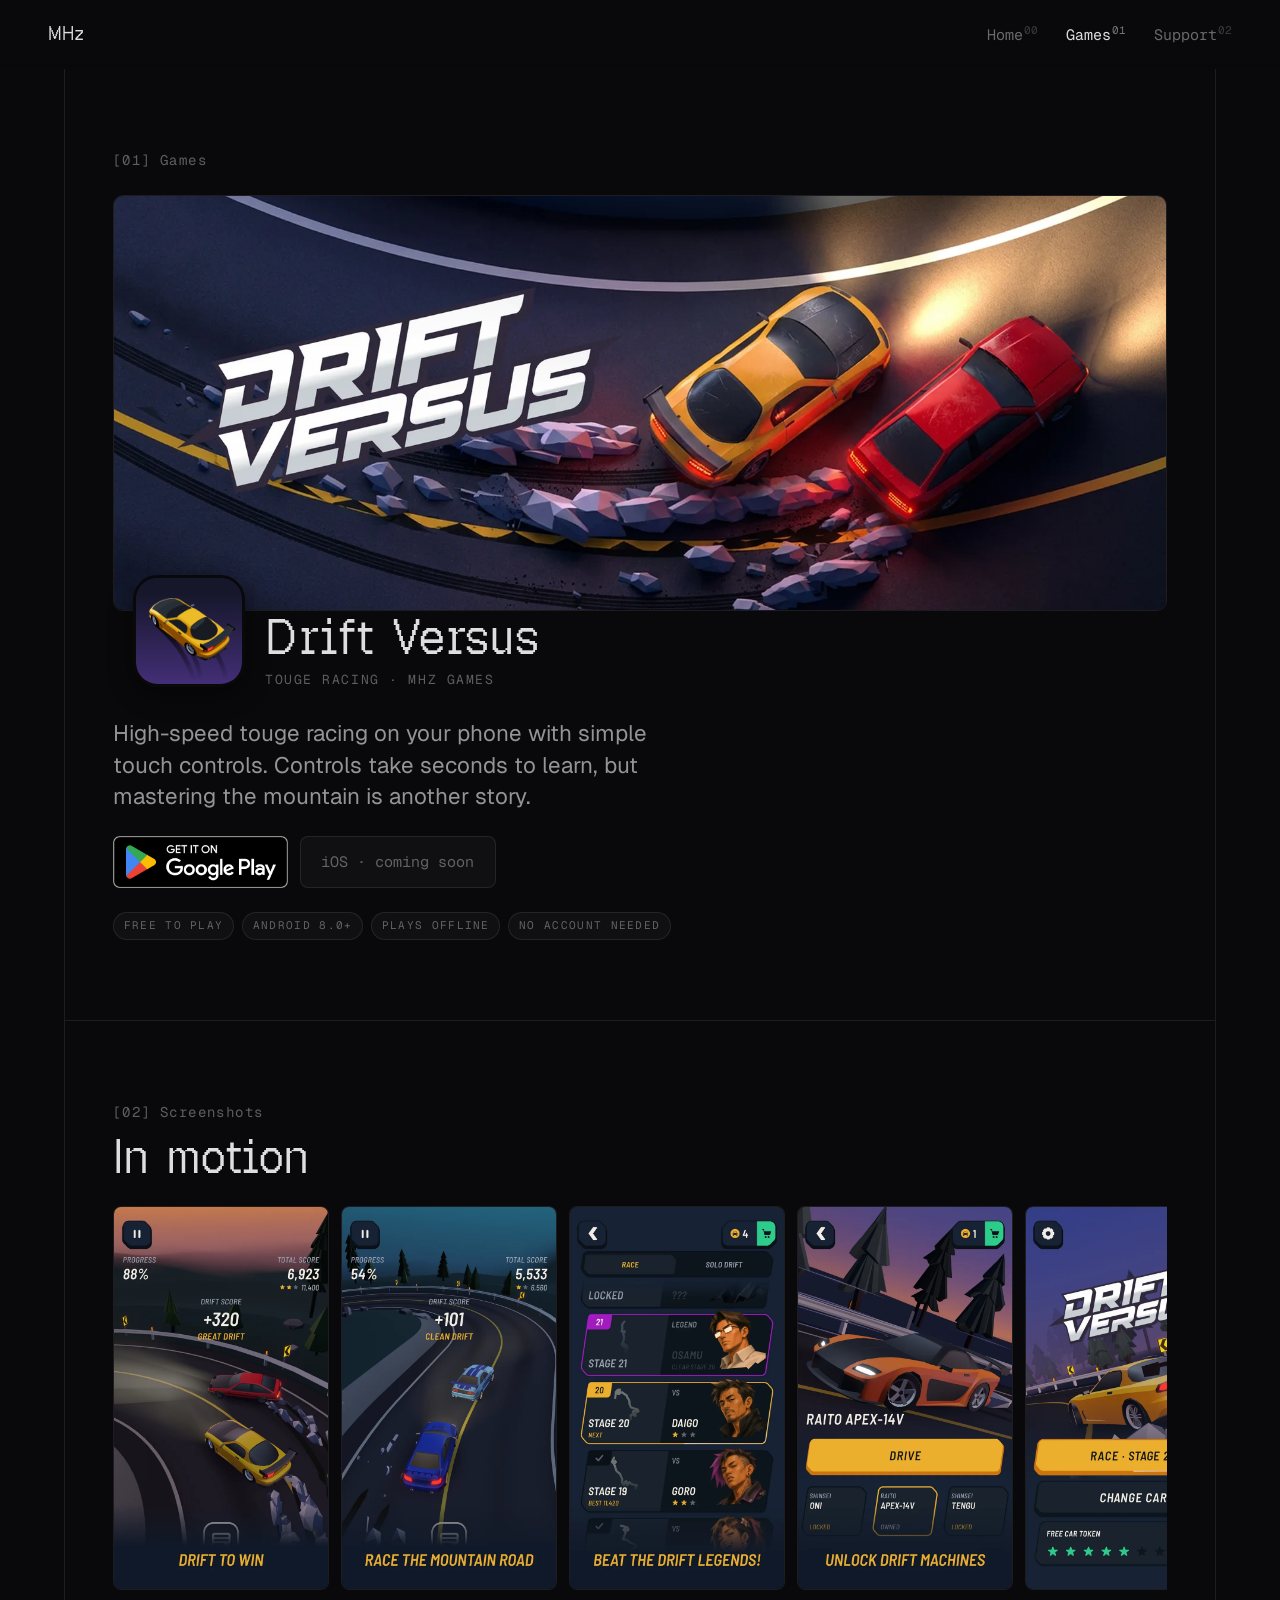
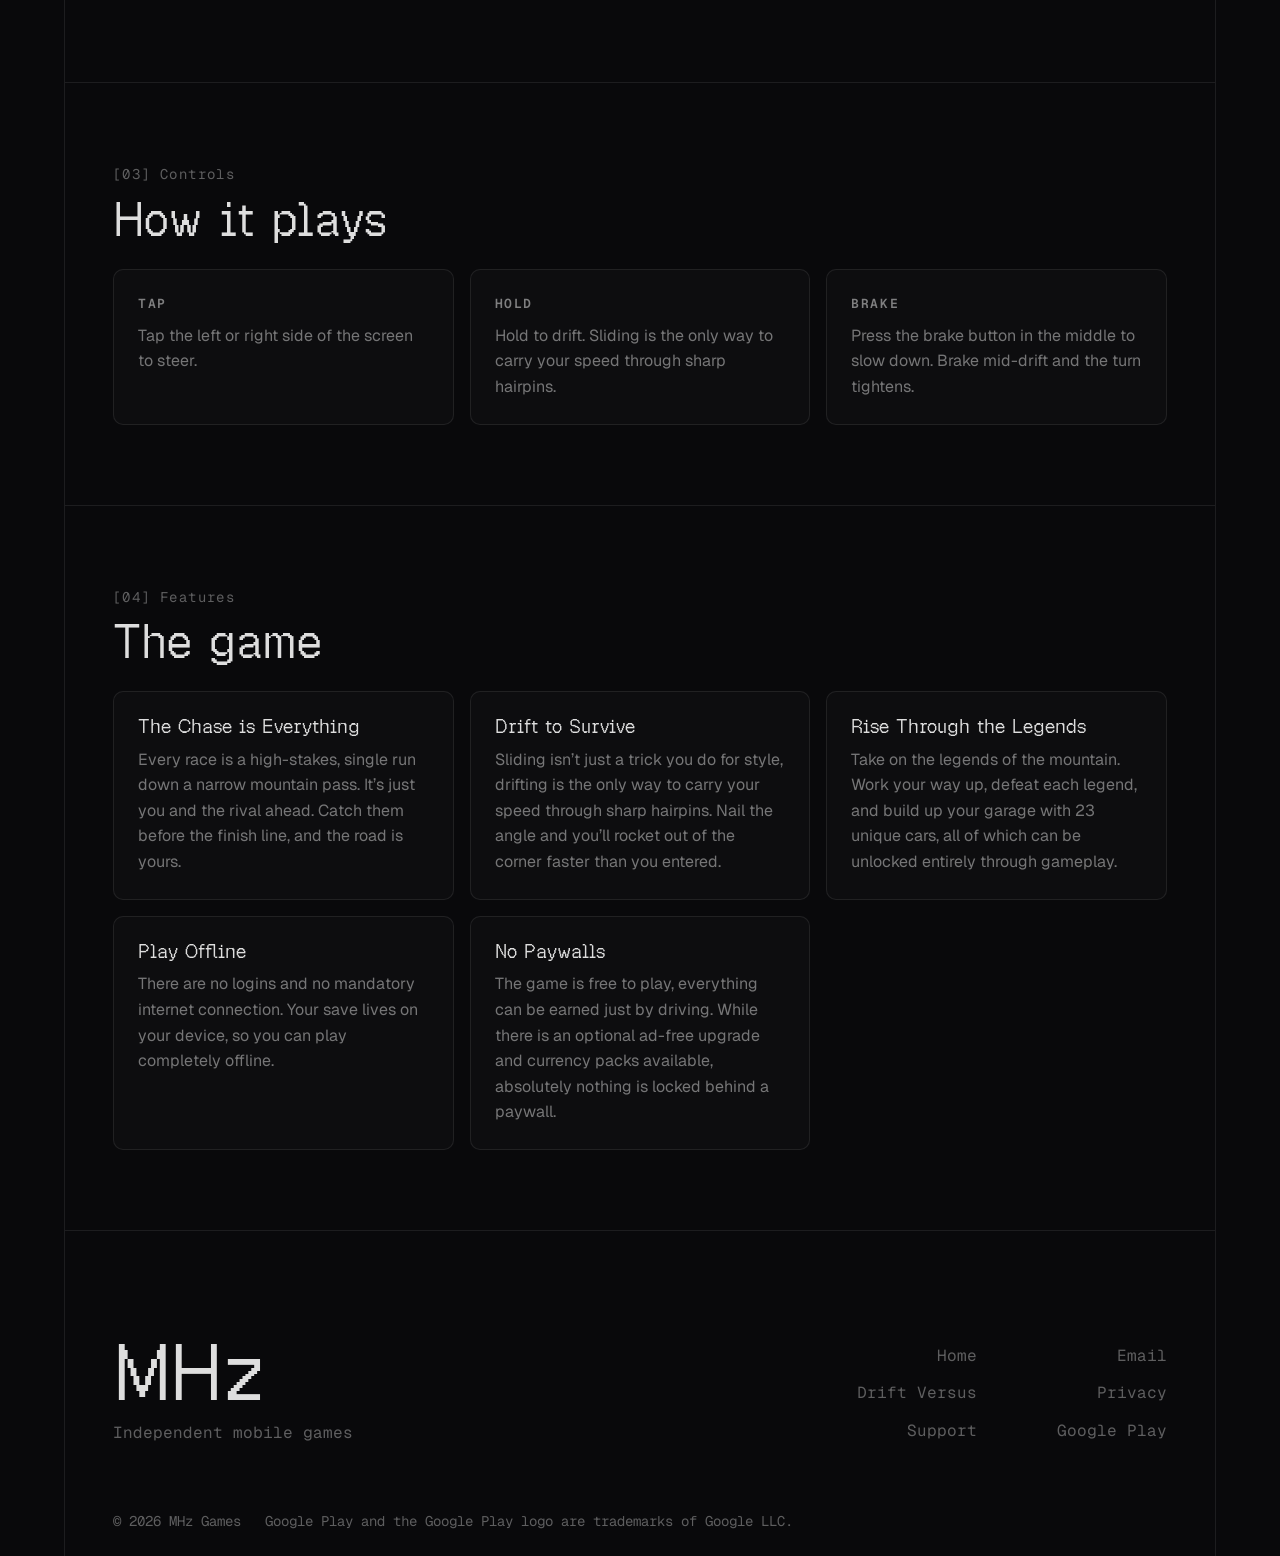
==== driftversus/index.html @ c548b89a "The studio site is set in the portfolio's type and palette The three pages now share styles.css: the" ====
<!doctype html>
<html lang="en">
<head>
<meta charset="utf-8">
<meta name="viewport" content="width=device-width, initial-scale=1, viewport-fit=cover">
<meta name="theme-color" content="#13151B">
<title>Drift Versus: Touge Racing — MHz Games</title>
<meta name="description" content="High-speed touge racing with simple touch controls. Chase a rival down a narrow mountain pass, drift to carry your speed, and beat the Legends. Free on Android.">
<link rel="canonical" href="https://mhzgames.com/driftversus/">
<link rel="icon" type="image/png" href="img/icon-64.png">
<link rel="apple-touch-icon" href="img/icon-180.png">

<meta property="og:type" content="website">
<meta property="og:site_name" content="MHz Games">
<meta property="og:title" content="Drift Versus: Touge Racing">
<meta property="og:description" content="High-speed touge racing on your phone with simple touch controls. Tap to steer, hold to drift, and catch the rival ahead.">
<meta property="og:url" content="https://mhzgames.com/driftversus/">
<meta property="og:image" content="https://mhzgames.com/driftversus/img/banner.jpg">
<meta property="og:image:width" content="1200">
<meta property="og:image:height" content="583">
<meta name="twitter:card" content="summary_large_image">

<script type="application/ld+json">
{
  "@context": "https://schema.org",
  "@type": "VideoGame",
  "name": "Drift Versus: Touge Racing",
  "url": "https://mhzgames.com/driftversus/",
  "image": "https://mhzgames.com/driftversus/img/icon-512.png",
  "description": "High-speed touge racing on your phone with simple touch controls. Chase a rival down a narrow mountain pass and catch them before the finish.",
  "genre": "Racing",
  "gamePlatform": "Android",
  "operatingSystem": "Android 8.0+",
  "applicationCategory": "GameApplication",
  "author": { "@type": "Organization", "name": "MHz Games", "url": "https://mhzgames.com/" },
  "offers": { "@type": "Offer", "price": "0", "priceCurrency": "USD" }
}
</script>

<link rel="preconnect" href="https://fonts.googleapis.com">
<link rel="preconnect" href="https://fonts.gstatic.com" crossorigin>
<link rel="preload" href="/fonts/GeistPixel.woff2" as="font" type="font/woff2" crossorigin>
<link rel="stylesheet" href="https://fonts.googleapis.com/css2?family=Geist:wght@300..700&family=Geist+Mono:wght@400;500&display=swap">
<link rel="stylesheet" href="/styles.css">
</head>
<body>

<nav class="nav">
  <div class="nav-inner">
    <a class="nav-mark" href="/">MHz</a>
    <ul class="nav-links">
      <li><a class="nav-link" href="/">Home<sup>00</sup></a></li>
      <li><a class="nav-link" href="/driftversus/" aria-current="page">Games<sup>01</sup></a></li>
      <li><a class="nav-link" href="/support/">Support<sup>02</sup></a></li>
    </ul>
  </div>
</nav>

<div class="shell">
  <div class="column">

    <header class="section inset">
      <p class="eyebrow">[01] Games</p>

      <img class="banner" src="img/banner.webp" width="1600" height="778"
           alt="Two cars drifting side by side through a mountain corner, with the Drift Versus logo">

      <div class="title-row">
        <img class="app-icon" src="img/icon-512.png" width="512" height="512" alt="Drift Versus app icon">
        <div>
          <h1>Drift Versus</h1>
          <p class="by">Touge Racing · MHz Games</p>
        </div>
      </div>

      <p class="pitch">High-speed touge racing on your phone with simple touch controls. Controls take seconds to learn, but mastering the mountain is another story.</p>

      <div class="cta">
        <a class="play-badge" href="https://play.google.com/store/apps/details?id=id.mhz.driftversus">
          <img src="img/google-play-badge.png" width="564" height="168" alt="Get it on Google Play">
        </a>
        <span class="btn" aria-disabled="true">iOS · coming soon</span>
      </div>

      <ul class="tags">
        <li class="tag">Free to play</li>
        <li class="tag">Android 8.0+</li>
        <li class="tag">Plays offline</li>
        <li class="tag">No account needed</li>
      </ul>
    </header>

    <section class="section inset">
      <p class="eyebrow">[02] Screenshots</p>
      <h2>In motion</h2>
      <!-- The strip scrolls, not the document: a phone never gets a
           sideways-scrolling page. -->
      <div class="shots" role="list">
        <img role="listitem" src="img/shot-race.webp" width="720" height="1280" loading="lazy" alt="Drifting a yellow car past a rival on a mountain corner, drift score +320">
        <img role="listitem" src="img/shot-mountain.webp" width="720" height="1280" loading="lazy" alt="Two cars chasing down a winding mountain road at night">
        <img role="listitem" src="img/shot-legends.webp" width="720" height="1280" loading="lazy" alt="The career ladder with rival portraits and a Legend at stage 21">
        <img role="listitem" src="img/shot-garage.webp" width="720" height="1280" loading="lazy" alt="The garage showing the orange Raito Apex-14V">
        <img role="listitem" src="img/shot-home.webp" width="720" height="1280" loading="lazy" alt="The home screen with the Drift Versus logo and a yellow car">
      </div>
    </section>

    <section class="section inset">
      <p class="eyebrow">[03] Controls</p>
      <h2>How it plays</h2>
      <div class="grid steps">
        <div class="card step">
          <b>Tap</b>
          <p>Tap the left or right side of the screen to steer.</p>
        </div>
        <div class="card step">
          <b>Hold</b>
          <p>Hold to drift. Sliding is the only way to carry your speed through sharp hairpins.</p>
        </div>
        <div class="card step">
          <b>Brake</b>
          <p>Press the brake button in the middle to slow down. Brake mid-drift and the turn tightens.</p>
        </div>
      </div>
    </section>

    <section class="section inset">
      <p class="eyebrow">[04] Features</p>
      <h2>The game</h2>
      <div class="grid features">
        <section class="card feature">
          <h3>The Chase is Everything</h3>
          <p>Every race is a high-stakes, single run down a narrow mountain pass. It’s just you and the rival ahead. Catch them before the finish line, and the road is yours.</p>
        </section>
        <section class="card feature">
          <h3>Drift to Survive</h3>
          <p>Sliding isn’t just a trick you do for style, drifting is the only way to carry your speed through sharp hairpins. Nail the angle and you’ll rocket out of the corner faster than you entered.</p>
        </section>
        <section class="card feature">
          <h3>Rise Through the Legends</h3>
          <p>Take on the legends of the mountain. Work your way up, defeat each legend, and build up your garage with 23 unique cars, all of which can be unlocked entirely through gameplay.</p>
        </section>
        <section class="card feature">
          <h3>Play Offline</h3>
          <p>There are no logins and no mandatory internet connection. Your save lives on your device, so you can play completely offline.</p>
        </section>
        <section class="card feature">
          <h3>No Paywalls</h3>
          <p>The game is free to play, everything can be earned just by driving. While there is an optional ad-free upgrade and currency packs available, absolutely nothing is locked behind a paywall.</p>
        </section>
      </div>
    </section>

  </div>
</div>

<footer class="footer">
  <div class="shell">
    <div class="footer-inner">
      <div class="footer-top">
        <div>
          <h2 class="footer-wordmark">MHz</h2>
          <p class="footer-tagline">Independent mobile games</p>
        </div>
        <nav class="footer-nav">
          <div class="footer-col">
            <a class="footer-link" href="/">Home</a>
            <a class="footer-link" href="/driftversus/">Drift Versus</a>
            <a class="footer-link" href="/support/">Support</a>
          </div>
          <div class="footer-col">
            <a class="footer-link" href="mailto:hello@mhzgames.com">Email</a>
            <a class="footer-link" href="https://privacy.mhzgames.com/driftversus/" target="_blank" rel="noopener noreferrer">Privacy</a>
            <a class="footer-link" href="https://play.google.com/store/apps/details?id=id.mhz.driftversus" target="_blank" rel="noopener noreferrer">Google Play</a>
          </div>
        </nav>
      </div>
      <div class="footer-bottom">
        <p>© 2026 MHz Games</p>
        <p>Google Play and the Google Play logo are trademarks of Google LLC.</p>
      </div>
    </div>
  </div>
</footer>

<style>
/* Page-specific: the hero banner with the icon overlapping its lower edge. */
/* The banner keeps its aspect ratio until the column gets wide, then the
   cap takes over and the artwork crops rather than growing to ~630px tall
   and swallowing the fold. */
.banner {
    width: 100%;
    aspect-ratio: 2000 / 972;
    max-height: 26rem;
    object-fit: cover;
    border: 1px solid var(--border);
    border-radius: var(--radius);
    margin-top: 1.5rem;
}
.title-row {
    display: flex;
    gap: 1.25rem;
    align-items: center;
    position: relative;
    margin: -2.5rem 0 0 1.25rem;
}
.app-icon {
    width: 7rem;
    height: 7rem;
    flex: none;
    border-radius: 22%;
    border: 3px solid var(--background);
    box-shadow: 0 8px 24px rgba(0, 0, 0, 0.45);
}
.title-row h1 {
    margin: 2.5rem 0 0;
    font-size: clamp(1.9rem, 7vw, 3rem);
}
.title-row .by {
    margin: 0.35rem 0 0;
    font-family: var(--font-mono);
    font-size: 0.8125rem;
    letter-spacing: 0.12em;
    text-transform: uppercase;
    color: color-mix(in oklch, var(--foreground) 40%, transparent);
}
.pitch {
    margin: 1.75rem 0 1.5rem;
    font-size: clamp(1.15rem, 3.5vw, 1.4rem);
    line-height: 1.4;
    color: color-mix(in oklch, var(--foreground) 65%, transparent);
    max-width: 36rem;
}
.cta { display: flex; flex-wrap: wrap; gap: 0.75rem; align-items: center; }
/* Google's badge is used as supplied: their guidelines ask that it is never
   recoloured, restyled, or drawn smaller than other store badges beside it.
   It stays full-colour even though the rest of the page is monochrome. */
.play-badge img { height: 3.25rem; width: auto; }
.cta .btn { min-height: 3.25rem; }

/* Screenshot strip. */
.shots {
    display: flex;
    gap: 0.75rem;
    overflow-x: auto;
    scroll-snap-type: x mandatory;
    margin-top: 1.5rem;
    padding-bottom: 0.75rem;
    scrollbar-color: rgba(255, 255, 255, 0.2) transparent;
}
.shots img {
    flex: none;
    width: min(62vw, 13.5rem);
    aspect-ratio: 9 / 16;
    object-fit: cover;
    scroll-snap-align: start;
    border: 1px solid var(--border);
    border-radius: calc(var(--radius) * 0.8);
}

.grid { margin-top: 1.5rem; }

.step b {
    display: block;
    font-family: var(--font-mono);
    font-size: 0.8125rem;
    text-transform: uppercase;
    letter-spacing: 0.12em;
    color: color-mix(in oklch, var(--foreground) 55%, transparent);
    margin-bottom: 0.5rem;
}
.step p { color: color-mix(in oklch, var(--foreground) 50%, transparent); }

.features { grid-template-columns: repeat(auto-fit, minmax(18rem, 1fr)); }
.feature h3 { font-size: 1.2rem; }
.feature p {
    margin: 0.6rem 0 0;
    color: color-mix(in oklch, var(--foreground) 50%, transparent);
}

@media (max-width: 36rem) {
    .title-row { margin: -1.75rem 0 0 0.75rem; gap: 0.9rem; }
    .app-icon { width: 5.25rem; height: 5.25rem; }
    .title-row h1 { margin-top: 1.9rem; }
}
</style>

</body>
</html>
---- styles.css ----
/* MHz Games — shared stylesheet.

   The design system is lifted from the portfolio at hazki.vercel.app
   (`app/globals.css` in the hazki-portfolio repo): the same oklch neutral
   tokens, the same Geist / Geist Mono / Geist Pixel typography, the same
   1300px column with hairline rules down both edges.

   That site is Next.js + Tailwind v4; this one is three static files on
   GitHub Pages. So the tokens are copied by hand and the Tailwind utilities
   are written out as plain classes. If the portfolio's palette moves, this
   file has to be updated to match — there is no build step to do it.

   Monochrome throughout. The old Drift Versus yellow (#ECAE2C) is gone;
   emphasis comes from opacity and the hover glow, as it does on the
   portfolio. */

/* ─── Pixel heading face, self-hosted ─────────────────────────────────────
   Geist Pixel is not on Google Fonts, so the woff2 travels with the repo.
   Geist and Geist Mono come from the CDN via the <link> in each page. */
@font-face {
    font-family: "Geist Pixel";
    src: url("/fonts/GeistPixel.woff2") format("woff2");
    font-weight: 400 600;
    font-display: swap;
}

:root {
    /* Copied from the portfolio's `:root`, which is dark-by-default. */
    --background: oklch(0.141 0.005 285.823);
    --foreground: oklch(0.90 0 0);
    --card: oklch(0.21 0.006 285.885);
    --muted-foreground: oklch(0.705 0.015 286.067);
    --border: oklch(1 0 0 / 8%);
    --radius: 0.625rem;

    --font-sans: "Geist", ui-sans-serif, system-ui, -apple-system, sans-serif;
    --font-mono: "Geist Mono", ui-monospace, SFMono-Regular, Menlo, monospace;
    --font-pixel: "Geist Pixel", var(--font-sans);

    /* The portfolio's page gutters: 20 / 40 / 64px, with the content column
       inset a further 20 / 32 / 48px inside the ruled edges. */
    --gutter: 1.25rem;
    --inset: 1.25rem;
    --column: 1300px;
}

@media (min-width: 768px) {
    :root { --gutter: 2.5rem; --inset: 2rem; }
}
@media (min-width: 1024px) {
    :root { --gutter: 4rem; --inset: 3rem; }
}

*, *::before, *::after { box-sizing: border-box; }

html {
    -webkit-text-size-adjust: 100%;
    scroll-behavior: smooth;
    background: var(--background);
}

body {
    margin: 0;
    min-height: 100vh;
    display: flex;
    flex-direction: column;
    background: var(--background);
    color: var(--foreground);
    font-family: var(--font-sans);
    font-size: 16px;
    line-height: 1.6;
    -webkit-font-smoothing: antialiased;
    -moz-osx-font-smoothing: grayscale;
    padding: env(safe-area-inset-top) env(safe-area-inset-right) env(safe-area-inset-bottom) env(safe-area-inset-left);
}

img { display: block; max-width: 100%; height: auto; }

/* ─── Typography ──────────────────────────────────────────────────────────
   Headings are pixel, never italic, never letterspaced — the portfolio sets
   `filter: none` and `text-shadow: none` on them deliberately, because the
   pixel face turns to mush under either. The old site's uppercase italic
   treatment is dropped with the yellow. */
h1, h2, h3, h4, h5 {
    font-family: var(--font-pixel);
    font-weight: 500;
    line-height: 1.1;
    text-wrap: balance;
}

h1 { font-size: clamp(2.5rem, 9vw, 4.5rem); margin: 0; }
h2 { font-size: 2.2rem; margin: 0; }
h3 { font-size: 1.75rem; margin: 0; }
h4 { font-size: 1.5rem; margin: 0; }
h5 { font-size: 1.2rem; margin: 0; }

@media (min-width: 768px) {
    h2 { font-size: 2.9rem; }
    h3 { font-size: 2rem; }
    h4 { font-size: 1.6rem; }
    h5 { font-size: 1.2rem; }
}

p { margin: 0 0 1rem; }
p:last-child { margin-bottom: 0; }

a { color: inherit; }

strong, b { font-weight: 600; }

/* ─── Layout ──────────────────────────────────────────────────────────────
   The portfolio's signature: a fixed-width column whose left and right edges
   are drawn as hairlines running the height of the page, with full-bleed
   rules separating sections. */
.shell {
    width: 100%;
    padding-inline: var(--gutter);
}

.column {
    width: 100%;
    max-width: var(--column);
    margin-inline: auto;
    border-inline: 1px solid var(--border);
}

.section {
    padding-block: 3rem;
    border-top: 1px solid var(--border);
}
.section:first-child { border-top: 0; }

@media (min-width: 768px) {
    .section { padding-block: 5rem; }
}

.inset { padding-inline: var(--inset); }

/* Section eyebrow — mono, dimmed, bracketed index. Straight from the
   portfolio's section headers (`[02] Selected Works`). */
.eyebrow {
    font-family: var(--font-mono);
    font-size: 0.875rem;
    letter-spacing: 0.1em;
    color: color-mix(in oklch, var(--foreground) 40%, transparent);
    margin: 0 0 0.5rem;
}

.lede {
    font-size: 1.125rem;
    color: color-mix(in oklch, var(--foreground) 50%, transparent);
    max-width: 44rem;
    margin: 1rem 0 0;
}

.prose { max-width: 42rem; }
.prose p { color: color-mix(in oklch, var(--foreground) 50%, transparent); }
.prose ul { margin: 0.5rem 0 1rem; padding-left: 1.2rem; color: color-mix(in oklch, var(--foreground) 50%, transparent); }
.prose li { margin: 0.35rem 0; }
.prose h3 { margin: 2.5rem 0 0.5rem; }
.prose h4 { margin: 2rem 0 0.5rem; font-size: 1.15rem; font-family: var(--font-sans); font-weight: 600; letter-spacing: -0.01em; }
.prose a { color: var(--foreground); text-decoration: underline; text-underline-offset: 0.2em; text-decoration-color: color-mix(in oklch, var(--foreground) 30%, transparent); transition: text-decoration-color 200ms ease; }
.prose a:hover { text-decoration-color: var(--foreground); }

/* ─── Navigation ──────────────────────────────────────────────────────────
   The portfolio's nav fades the page background out beneath itself rather
   than using a solid bar. Static here: no scroll-spy, no mobile drawer,
   because three pages do not need one. */
.nav {
    position: sticky;
    top: 0;
    z-index: 50;
    background: linear-gradient(to bottom, var(--background) 60%, transparent);
    padding-block: 1.25rem;
}

.nav-inner {
    display: flex;
    align-items: center;
    justify-content: space-between;
    gap: 1.5rem;
    max-width: var(--column);
    margin-inline: auto;
    padding-inline: var(--inset);
}

.nav-mark {
    font-family: var(--font-pixel);
    font-size: 1.125rem;
    text-decoration: none;
    color: var(--foreground);
    transition: opacity 200ms ease;
}
.nav-mark:hover { opacity: 0.7; }

.nav-links {
    display: flex;
    align-items: center;
    gap: 1.75rem;
    list-style: none;
    margin: 0;
    padding: 0;
}

/* Mono link at 40%, lifting to full on hover — the portfolio's one
   consistent interaction, used for every secondary link on the site. */
.nav-link {
    font-family: var(--font-mono);
    font-size: 0.9375rem;
    text-decoration: none;
    color: color-mix(in oklch, var(--foreground) 45%, transparent);
    transition: color 200ms ease;
}
.nav-link:hover,
.nav-link[aria-current="page"] { color: var(--foreground); }

.nav-link sup {
    font-size: 0.6875rem;
    margin-left: 0.1em;
    opacity: 0.5;
}

@media (max-width: 30rem) {
    .nav-links { gap: 1.1rem; }
    .nav-link { font-size: 0.875rem; }
    .nav-link sup { display: none; }
}

/* ─── Text button ─────────────────────────────────────────────────────────
   `.btn-text` from the portfolio, verbatim in behaviour: mono, dim, and it
   glows white on hover instead of changing colour. This is what replaces
   the yellow bordered button. */
.btn-text {
    display: inline-flex;
    align-items: center;
    gap: 0.5rem;
    font-family: var(--font-mono);
    font-size: 1rem;
    text-decoration: none;
    color: var(--foreground);
    opacity: 0.45;
    background: none;
    border: 0;
    padding: 0;
    transition: opacity 200ms ease, filter 200ms ease;
}
.btn-text:hover {
    opacity: 1;
    filter:
        drop-shadow(0 0 8px rgba(249, 249, 249, 0.5))
        drop-shadow(0 0 20px rgba(249, 249, 249, 0.2));
}

/* A bordered variant for the one real call to action per page. */
.btn {
    display: inline-flex;
    align-items: center;
    gap: 0.6rem;
    padding: 0.7rem 1.3rem;
    font-family: var(--font-mono);
    font-size: 0.9375rem;
    text-decoration: none;
    color: var(--foreground);
    border: 1px solid var(--border);
    border-radius: calc(var(--radius) * 0.8);
    background: rgba(255, 255, 255, 0.03);
    transition: border-color 200ms ease, background 200ms ease;
}
.btn:hover {
    border-color: color-mix(in oklch, var(--foreground) 35%, transparent);
    background: rgba(255, 255, 255, 0.07);
}
.btn[aria-disabled="true"] {
    color: color-mix(in oklch, var(--foreground) 40%, transparent);
    cursor: default;
}
.btn[aria-disabled="true"]:hover {
    border-color: var(--border);
    background: rgba(255, 255, 255, 0.03);
}

/* ─── Tag pill ────────────────────────────────────────────────────────────
   The portfolio's project tags. */
.tags {
    display: flex;
    flex-wrap: wrap;
    gap: 0.5rem;
    list-style: none;
    margin: 1.5rem 0 0;
    padding: 0;
}

.tag {
    font-family: var(--font-mono);
    font-size: 0.6875rem;
    text-transform: uppercase;
    letter-spacing: 0.12em;
    padding: 0.25rem 0.6rem;
    border: 1px solid var(--border);
    border-radius: 999px;
    background: rgba(255, 255, 255, 0.03);
    color: color-mix(in oklch, var(--foreground) 40%, transparent);
}

/* ─── Cards ───────────────────────────────────────────────────────────────
   Hairline borders on the page background, not filled panels. Hover lifts
   the border rather than tinting the surface. */
.card {
    border: 1px solid var(--border);
    border-radius: var(--radius);
    padding: 1.5rem;
    background: rgba(255, 255, 255, 0.02);
}

.grid {
    display: grid;
    gap: 1rem;
    grid-template-columns: repeat(auto-fit, minmax(16rem, 1fr));
}

/* ─── Footer ──────────────────────────────────────────────────────────────
   The portfolio's oversized pixel wordmark with the link columns set
   against it. */
.footer {
    margin-top: auto;
}

.footer-inner {
    max-width: var(--column);
    margin-inline: auto;
    border-inline: 1px solid var(--border);
    border-top: 1px solid var(--border);
    padding: 4rem var(--inset) 1.5rem;
}

.footer-top {
    display: flex;
    flex-direction: column;
    gap: 3rem;
    justify-content: space-between;
    align-items: flex-start;
}

@media (min-width: 768px) {
    .footer-top { flex-direction: row; gap: 3rem; }
    .footer-inner { padding-top: 7rem; }
}

.footer-wordmark {
    font-family: var(--font-pixel);
    font-size: 14vw;
    line-height: 0.8;
    letter-spacing: -0.02em;
    margin: 0;
    user-select: none;
}

@media (min-width: 768px) {
    .footer-wordmark { font-size: 6vw; }
}

.footer-tagline {
    font-family: var(--font-mono);
    font-size: 1rem;
    color: color-mix(in oklch, var(--foreground) 40%, transparent);
    margin: 1rem 0 0;
}

.footer-nav {
    display: grid;
    grid-template-columns: repeat(2, auto);
    gap: 3rem;
    flex-shrink: 0;
}

@media (min-width: 768px) {
    .footer-nav { gap: 5rem; }
}

.footer-col {
    display: flex;
    flex-direction: column;
    gap: 0.75rem;
}

@media (min-width: 768px) {
    .footer-col { text-align: right; }
}

.footer-link {
    font-family: var(--font-mono);
    font-size: 1rem;
    text-decoration: none;
    color: color-mix(in oklch, var(--foreground) 40%, transparent);
    transition: color 300ms ease;
}
.footer-link:hover { color: var(--foreground); }

.footer-bottom {
    display: flex;
    flex-wrap: wrap;
    gap: 0.5rem 1.5rem;
    padding-top: 4rem;
    font-family: var(--font-mono);
    font-size: 0.875rem;
    color: color-mix(in oklch, var(--foreground) 40%, transparent);
}
.footer-bottom p { margin: 0; }

/* ─── Reduced motion ──────────────────────────────────────────────────────
   Nothing here animates on a timer, but the hover transitions and smooth
   scrolling still deserve the opt-out. */
@media (prefers-reduced-motion: reduce) {
    html { scroll-behavior: auto; }
    *, *::before, *::after {
        transition-duration: 0.01ms !important;
        animation-duration: 0.01ms !important;
    }
}
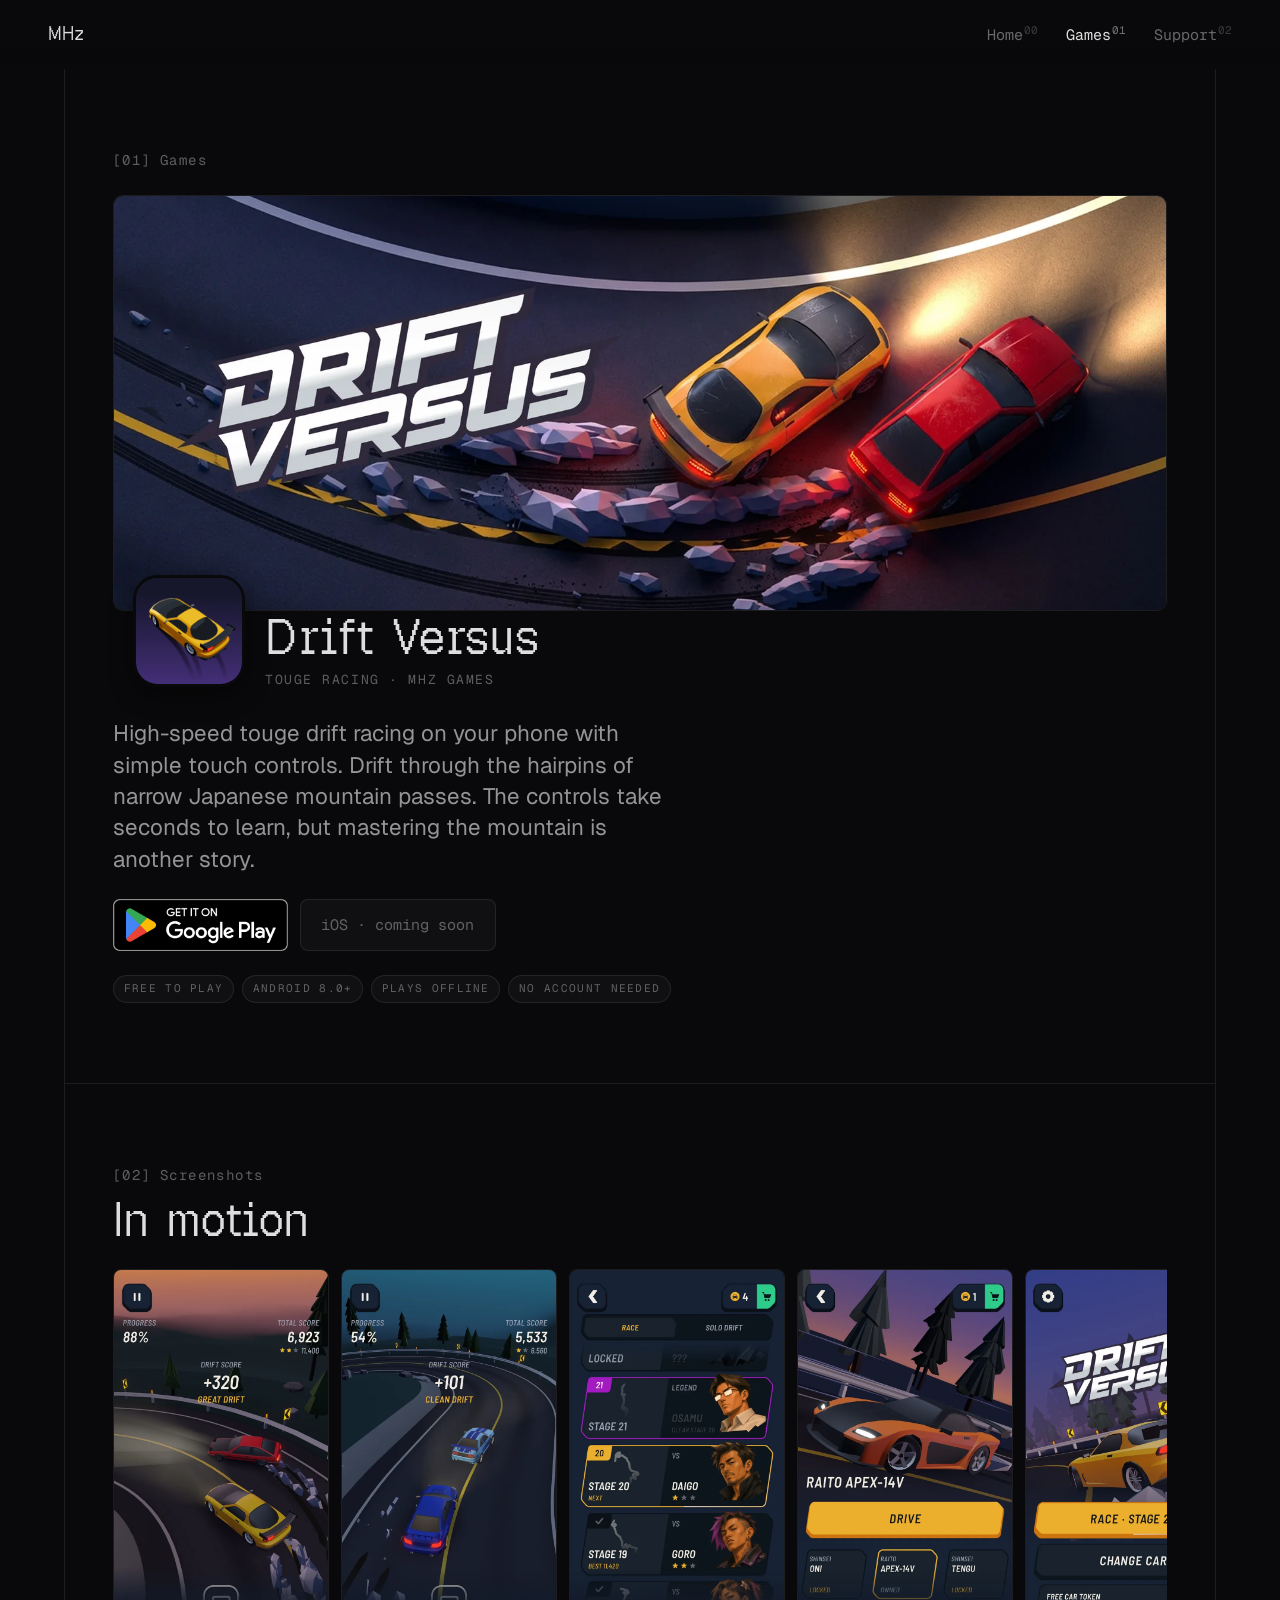
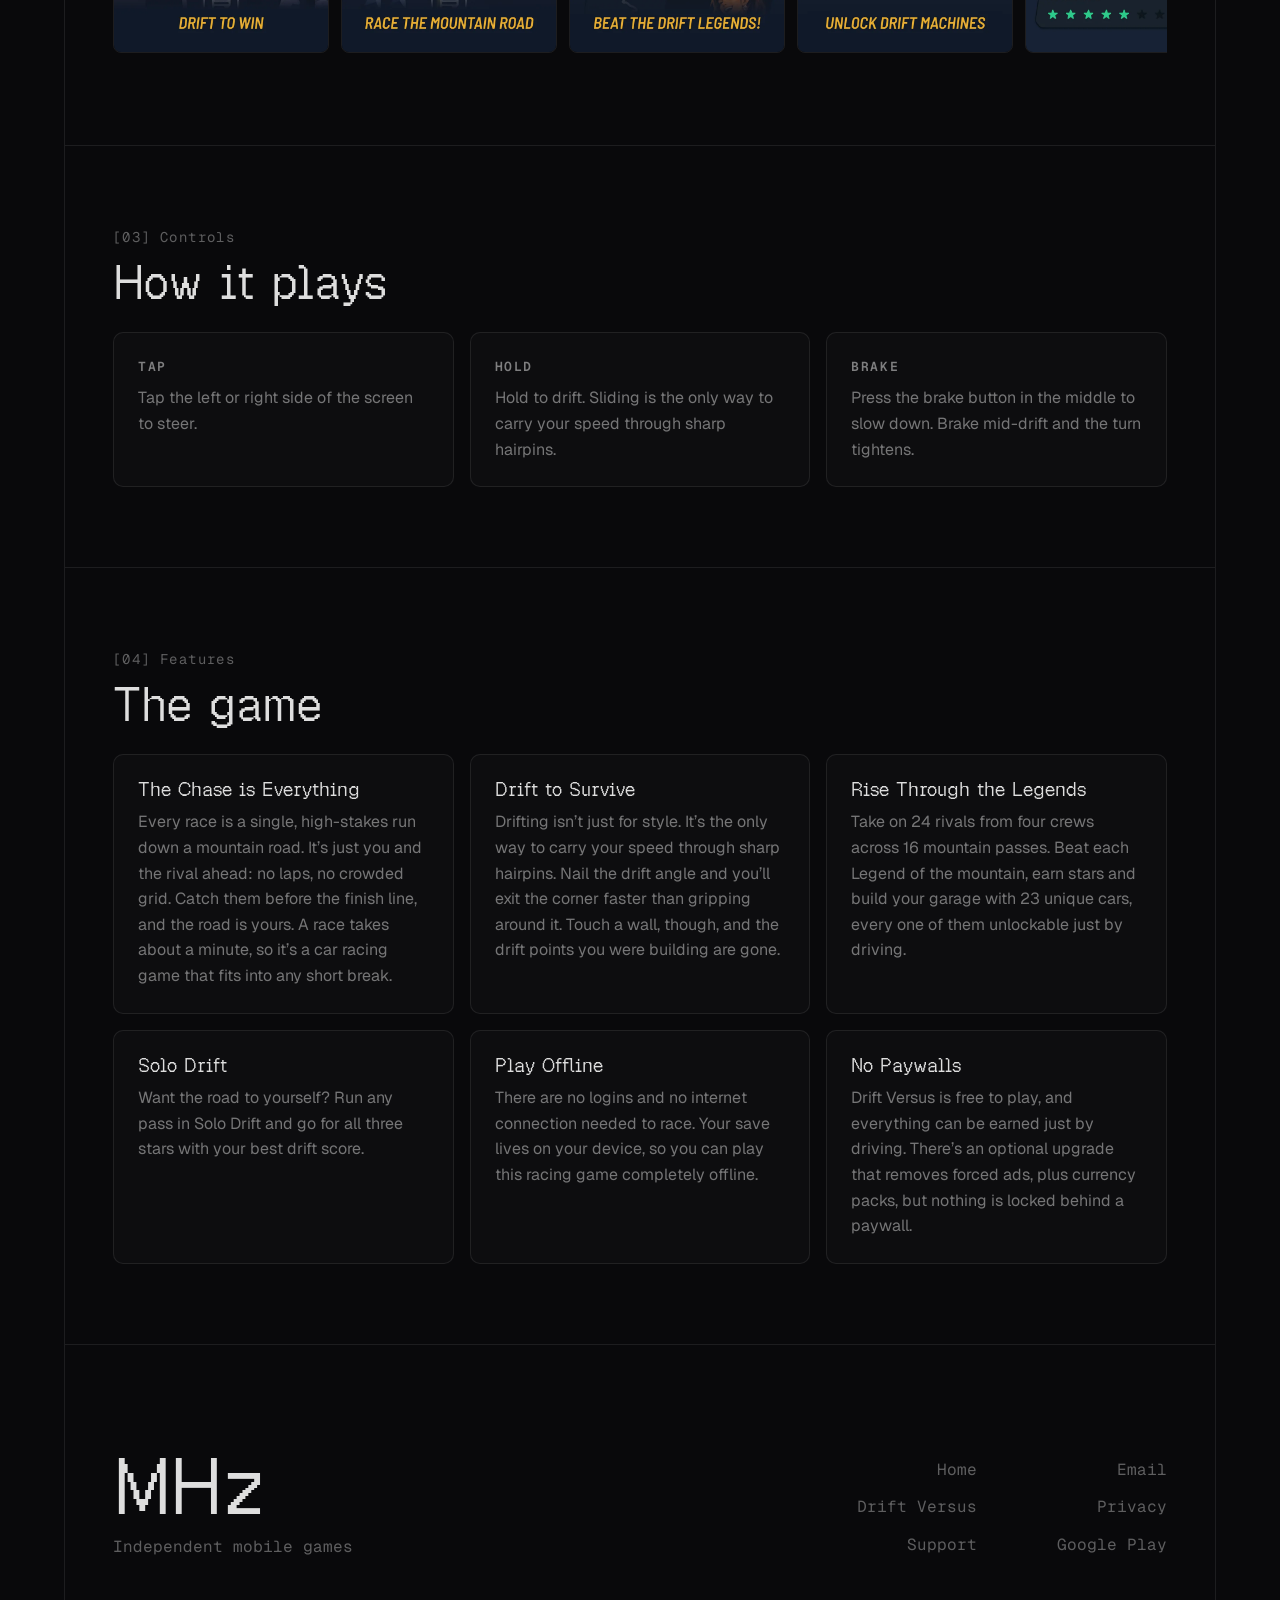
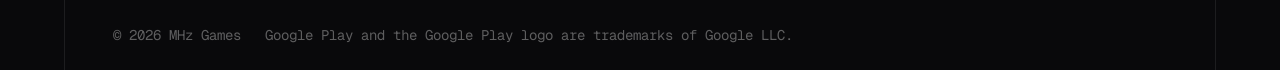
==== commit 417ed9d8: "The Drift Versus page carries the keyword copy, and nothing calls it single-thumb any more The featu" ====
--- a/driftversus/index.html
+++ b/driftversus/index.html
@@ -5,7 +5,7 @@
 <meta name="viewport" content="width=device-width, initial-scale=1, viewport-fit=cover">
 <meta name="theme-color" content="#13151B">
 <title>Drift Versus: Touge Racing — MHz Games</title>
-<meta name="description" content="High-speed touge racing with simple touch controls. Chase a rival down a narrow mountain pass, drift to carry your speed, and beat the Legends. Free on Android.">
+<meta name="description" content="Touge drift racing game for Android. Chase a rival down narrow Japanese mountain passes, drift through hairpins and beat the Legends. Simple touch controls, plays offline, free.">
 <link rel="canonical" href="https://mhzgames.com/driftversus/">
 <link rel="icon" type="image/png" href="img/icon-64.png">
 <link rel="apple-touch-icon" href="img/icon-180.png">
@@ -13,7 +13,7 @@
 <meta property="og:type" content="website">
 <meta property="og:site_name" content="MHz Games">
 <meta property="og:title" content="Drift Versus: Touge Racing">
-<meta property="og:description" content="High-speed touge racing on your phone with simple touch controls. Tap to steer, hold to drift, and catch the rival ahead.">
+<meta property="og:description" content="High-speed touge drift racing on your phone with simple touch controls. Tap to steer, hold to drift, and catch the rival ahead.">
 <meta property="og:url" content="https://mhzgames.com/driftversus/">
 <meta property="og:image" content="https://mhzgames.com/driftversus/img/banner.jpg">
 <meta property="og:image:width" content="1200">
@@ -27,7 +27,7 @@
   "name": "Drift Versus: Touge Racing",
   "url": "https://mhzgames.com/driftversus/",
   "image": "https://mhzgames.com/driftversus/img/icon-512.png",
-  "description": "High-speed touge racing on your phone with simple touch controls. Chase a rival down a narrow mountain pass and catch them before the finish.",
+  "description": "High-speed touge drift racing on your phone with simple touch controls. Chase a rival down a narrow Japanese mountain pass and catch them before the finish.",
   "genre": "Racing",
   "gamePlatform": "Android",
   "operatingSystem": "Android 8.0+",
@@ -73,7 +73,7 @@
         </div>
       </div>
 
-      <p class="pitch">High-speed touge racing on your phone with simple touch controls. Controls take seconds to learn, but mastering the mountain is another story.</p>
+      <p class="pitch">High-speed touge drift racing on your phone with simple touch controls. Drift through the hairpins of narrow Japanese mountain passes. The controls take seconds to learn, but mastering the mountain is another story.</p>
 
       <div class="cta">
         <a class="play-badge" href="https://play.google.com/store/apps/details?id=id.mhz.driftversus">
@@ -129,23 +129,27 @@
       <div class="grid features">
         <section class="card feature">
           <h3>The Chase is Everything</h3>
-          <p>Every race is a high-stakes, single run down a narrow mountain pass. It’s just you and the rival ahead. Catch them before the finish line, and the road is yours.</p>
+          <p>Every race is a single, high-stakes run down a mountain road. It’s just you and the rival ahead: no laps, no crowded grid. Catch them before the finish line, and the road is yours. A race takes about a minute, so it’s a car racing game that fits into any short break.</p>
         </section>
         <section class="card feature">
           <h3>Drift to Survive</h3>
-          <p>Sliding isn’t just a trick you do for style, drifting is the only way to carry your speed through sharp hairpins. Nail the angle and you’ll rocket out of the corner faster than you entered.</p>
+          <p>Drifting isn’t just for style. It’s the only way to carry your speed through sharp hairpins. Nail the drift angle and you’ll exit the corner faster than gripping around it. Touch a wall, though, and the drift points you were building are gone.</p>
         </section>
         <section class="card feature">
           <h3>Rise Through the Legends</h3>
-          <p>Take on the legends of the mountain. Work your way up, defeat each legend, and build up your garage with 23 unique cars, all of which can be unlocked entirely through gameplay.</p>
+          <p>Take on 24 rivals from four crews across 16 mountain passes. Beat each Legend of the mountain, earn stars and build your garage with 23 unique cars, every one of them unlockable just by driving.</p>
+        </section>
+        <section class="card feature">
+          <h3>Solo Drift</h3>
+          <p>Want the road to yourself? Run any pass in Solo Drift and go for all three stars with your best drift score.</p>
         </section>
         <section class="card feature">
           <h3>Play Offline</h3>
-          <p>There are no logins and no mandatory internet connection. Your save lives on your device, so you can play completely offline.</p>
+          <p>There are no logins and no internet connection needed to race. Your save lives on your device, so you can play this racing game completely offline.</p>
         </section>
         <section class="card feature">
           <h3>No Paywalls</h3>
-          <p>The game is free to play, everything can be earned just by driving. While there is an optional ad-free upgrade and currency packs available, absolutely nothing is locked behind a paywall.</p>
+          <p>Drift Versus is free to play, and everything can be earned just by driving. There’s an optional upgrade that removes forced ads, plus currency packs, but nothing is locked behind a paywall.</p>
         </section>
       </div>
     </section>
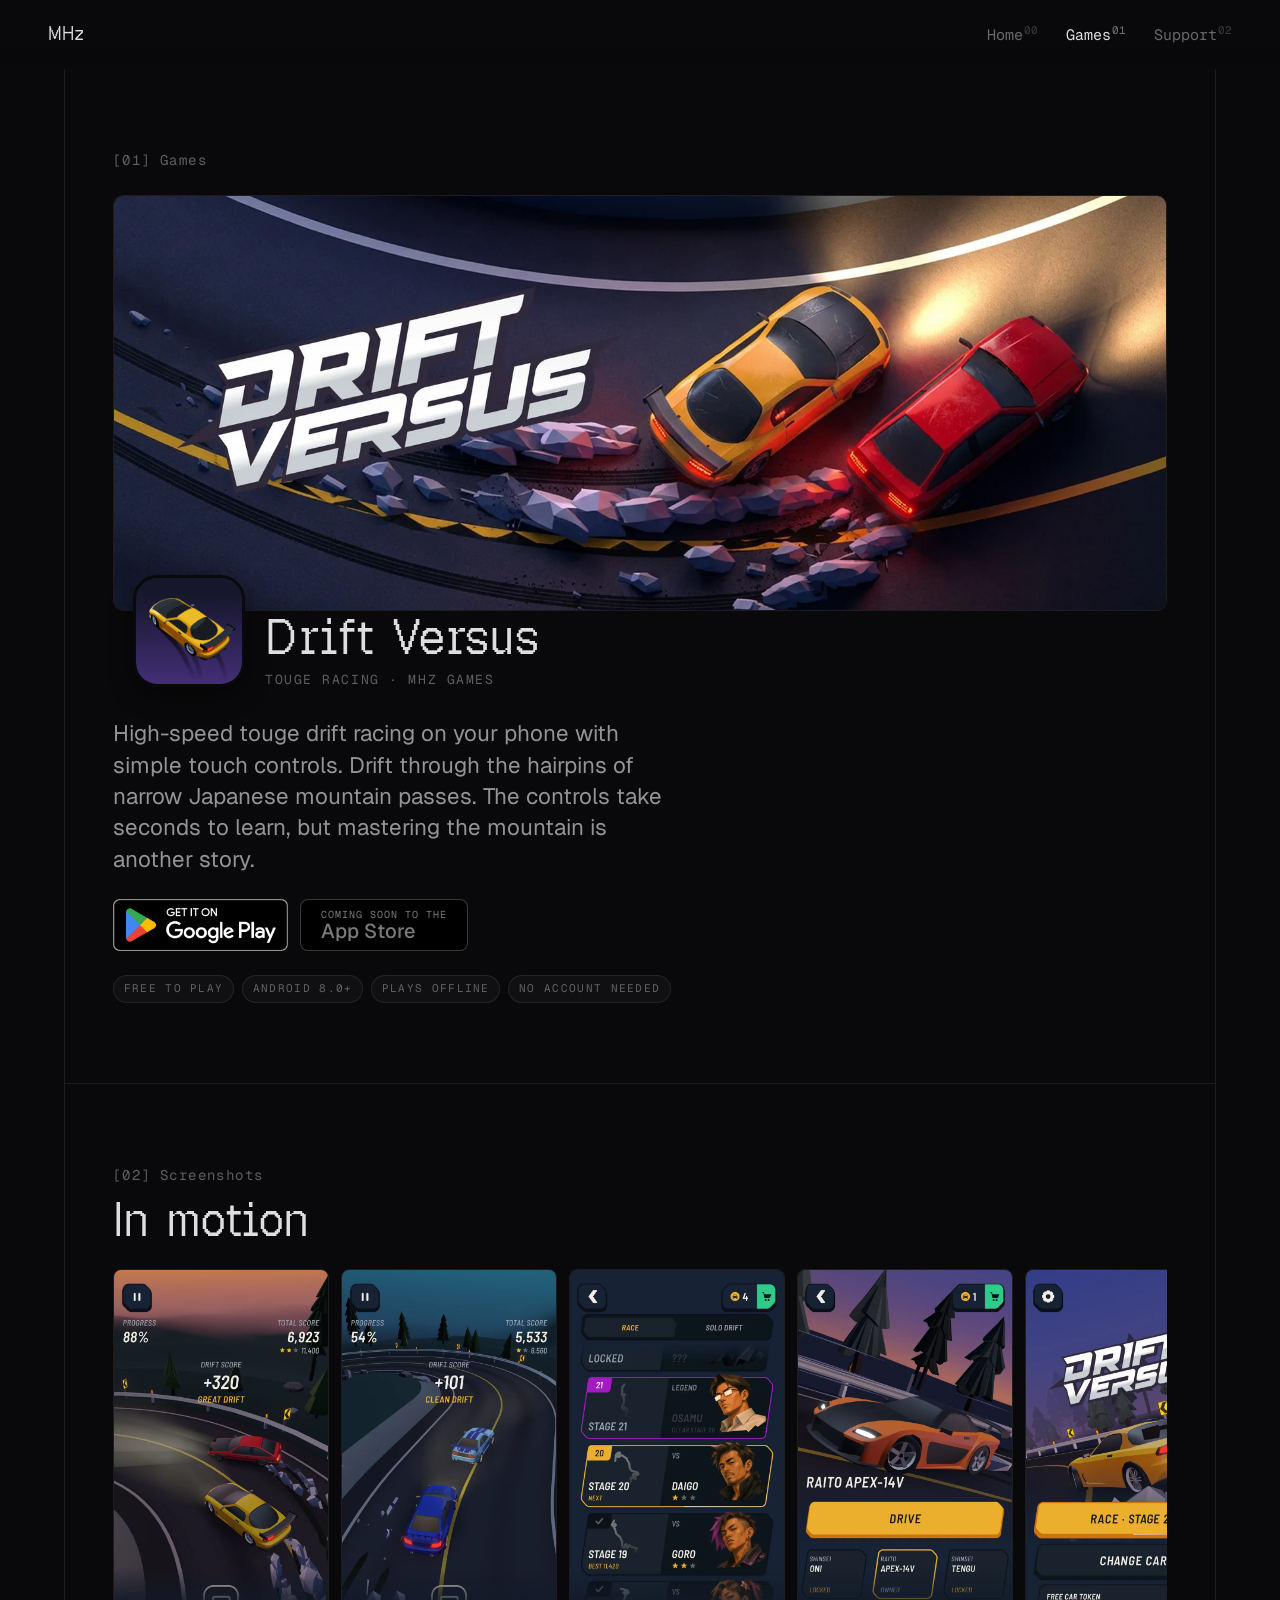
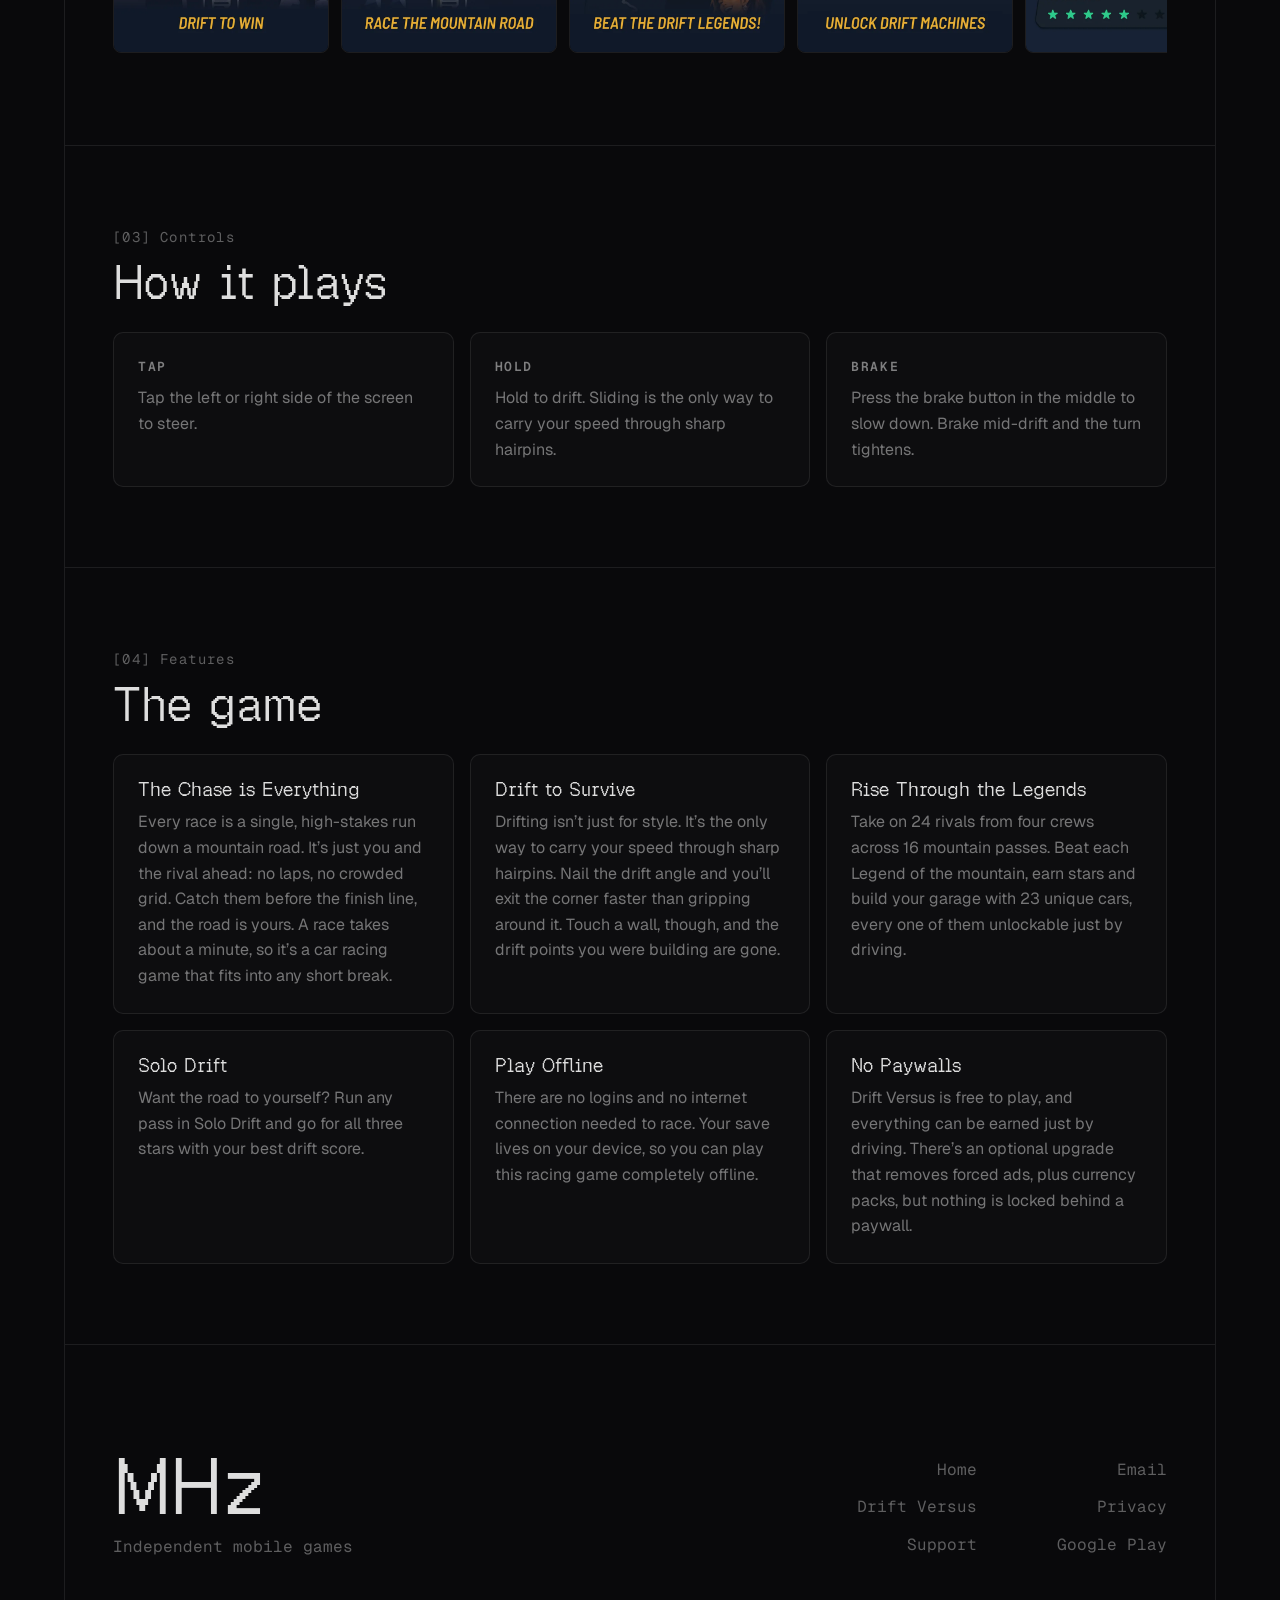
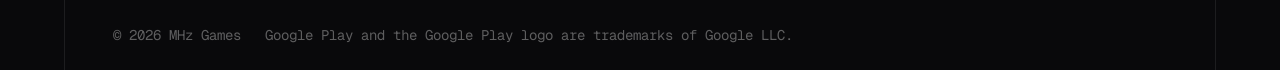
==== commit f780a730: "On a phone, both store buttons sit in the first screen of Drift Versus, full width The hero tightens" ====
--- a/driftversus/index.html
+++ b/driftversus/index.html
@@ -59,7 +59,7 @@
 <div class="shell">
   <div class="column">
 
-    <header class="section inset">
+    <header class="section inset hero">
       <p class="eyebrow">[01] Games</p>
 
       <img class="banner" src="img/banner.webp" width="1600" height="778"
@@ -79,7 +79,10 @@
         <a class="play-badge" href="https://play.google.com/store/apps/details?id=id.mhz.driftversus">
           <img src="img/google-play-badge.png" width="564" height="168" alt="Get it on Google Play">
         </a>
-        <span class="btn" aria-disabled="true">iOS · coming soon</span>
+        <span class="store-soon" aria-disabled="true">
+          <small>Coming soon to the</small>
+          <span>App Store</span>
+        </span>
       </div>
 
       <ul class="tags">
@@ -239,7 +242,29 @@
    recoloured, restyled, or drawn smaller than other store badges beside it.
    It stays full-colour even though the rest of the page is monochrome. */
 .play-badge img { height: 3.25rem; width: auto; }
-.cta .btn { min-height: 3.25rem; }
+
+/* The App Store slot, sized and shaped to sit beside the Play badge. iOS
+   isn't out, so it's a dimmed placeholder rather than Apple's badge. */
+.store-soon {
+    display: inline-flex;
+    flex-direction: column;
+    justify-content: center;
+    height: 3.25rem;
+    padding: 0 1.25rem;
+    border: 1px solid color-mix(in oklch, var(--foreground) 25%, transparent);
+    border-radius: 0.5rem;
+    background: #000;
+    color: color-mix(in oklch, var(--foreground) 55%, transparent);
+    line-height: 1.1;
+    cursor: default;
+}
+.store-soon small {
+    font-family: var(--font-mono);
+    font-size: 0.625rem;
+    letter-spacing: 0.1em;
+    text-transform: uppercase;
+}
+.store-soon span { font-size: 1.25rem; font-weight: 500; }
 
 /* Screenshot strip. */
 .shots {
@@ -281,10 +306,46 @@
     color: color-mix(in oklch, var(--foreground) 50%, transparent);
 }
 
+/* Phones: both store buttons have to land in the first screen, so the hero
+   is tightened and the buttons move up above the pitch, stacked full width.
+   The Play badge itself is never stretched; its link becomes a black bar the
+   width of the column with the badge centred, edge to edge with the bar's
+   own matching border, so it reads as one button. */
 @media (max-width: 36rem) {
+    .hero { display: flex; flex-direction: column; padding-top: 0.5rem; }
+    .hero .eyebrow { display: none; }
+    .banner { margin-top: 0; }
     .title-row { margin: -1.75rem 0 0 0.75rem; gap: 0.9rem; }
     .app-icon { width: 5.25rem; height: 5.25rem; }
     .title-row h1 { margin-top: 1.9rem; }
+    .title-row .by { font-size: 0.75rem; letter-spacing: 0.08em; }
+
+    .cta {
+        order: 1;
+        display: grid;
+        grid-template-columns: 1fr;
+        gap: 0.625rem;
+        margin-top: 1.25rem;
+    }
+    .play-badge {
+        display: flex;
+        justify-content: center;
+        background: #000;
+        border: 1px solid #a6a6a6;
+        border-radius: 0.5rem;
+        overflow: hidden;
+    }
+    /* Clip the badge's own hairline frame so the bar's border is the only
+       one; the badge's black field runs straight into the bar's. */
+    .play-badge img { height: calc(3.5rem - 2px); clip-path: inset(4px); }
+    .store-soon {
+        width: 100%;
+        height: 3.5rem;
+        align-items: center;
+        text-align: center;
+    }
+    .pitch { order: 2; margin: 1.5rem 0 0; font-size: 1.1rem; }
+    .tags { order: 3; }
 }
 </style>
 
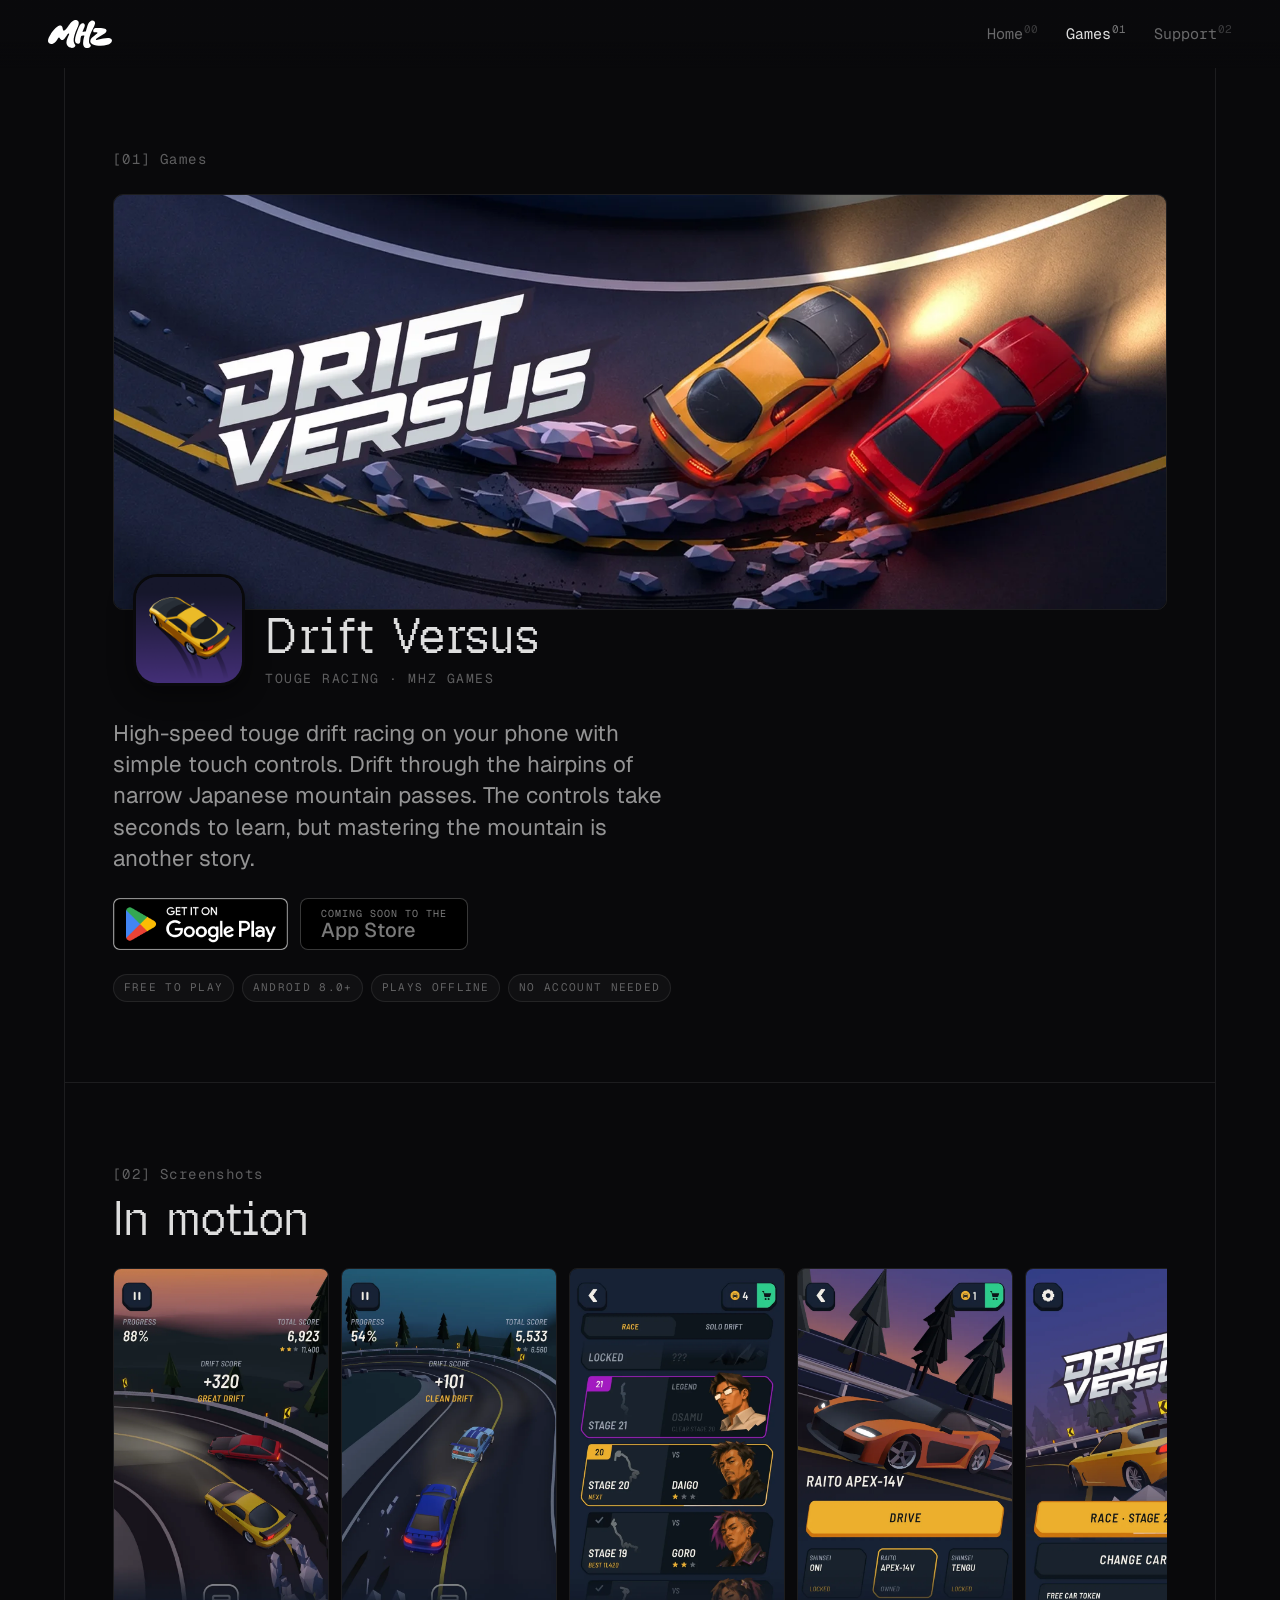
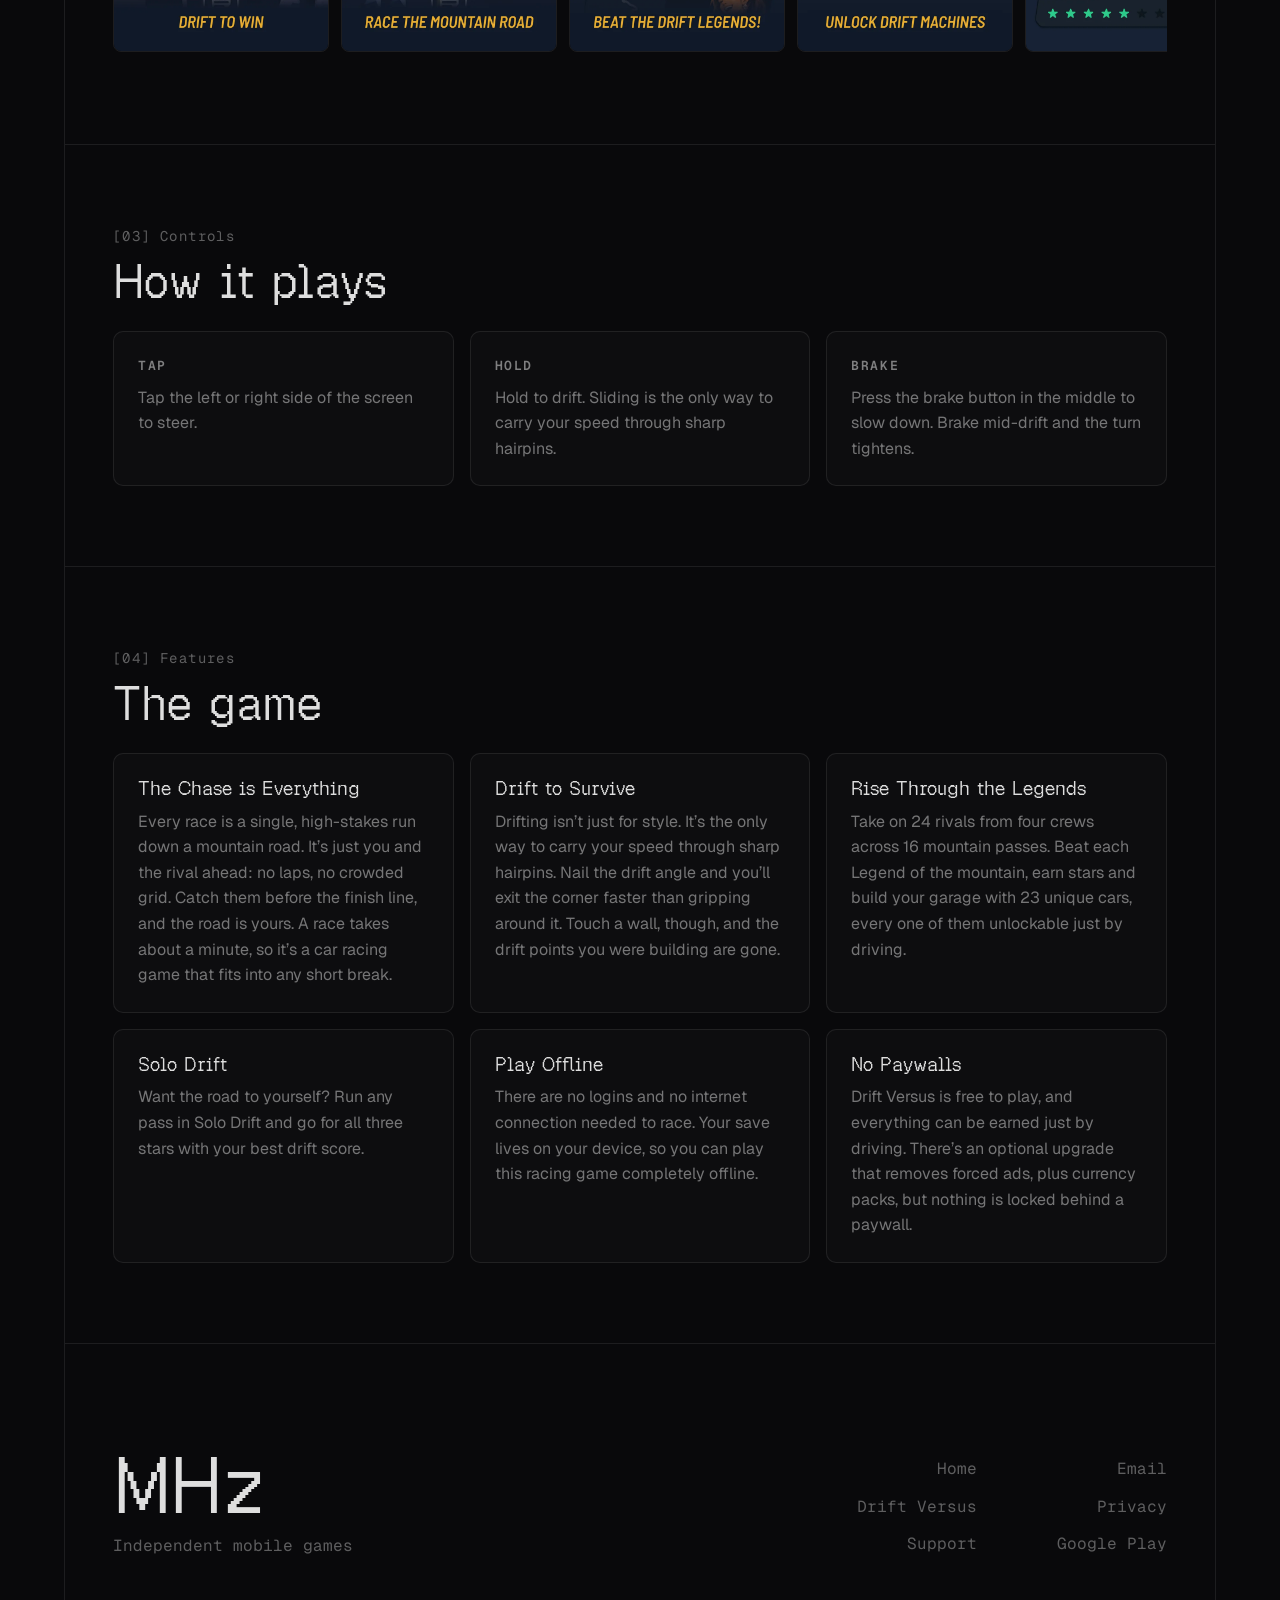
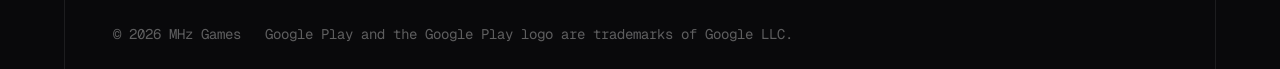
==== commit 9d305068: "The nav mark is the MHZ logo, top left on every page Co-Authored-By: Claude Opus 5.5 (1M context) <n" ====
--- a/driftversus/index.html
+++ b/driftversus/index.html
@@ -47,7 +47,7 @@
 
 <nav class="nav">
   <div class="nav-inner">
-    <a class="nav-mark" href="/">MHz</a>
+    <a class="nav-mark" href="/"><img src="/mhz-logo.svg" width="1538" height="673" alt="MHz Games"></a>
     <ul class="nav-links">
       <li><a class="nav-link" href="/">Home<sup>00</sup></a></li>
       <li><a class="nav-link" href="/driftversus/" aria-current="page">Games<sup>01</sup></a></li>
--- a/styles.css
+++ b/styles.css
@@ -184,12 +184,17 @@
     padding-inline: var(--inset);
 }
 
+/* The studio logo, white on transparent (`mhz-logo.svg`, the same file the
+   games' splash screens are cut from). Sized by height; the width follows
+   the logo's 1538:673 aspect. */
 .nav-mark {
-    font-family: var(--font-pixel);
-    font-size: 1.125rem;
-    text-decoration: none;
-    color: var(--foreground);
+    display: block;
+    flex: none;
     transition: opacity 200ms ease;
+}
+.nav-mark img {
+    height: 1.75rem;
+    width: auto;
 }
 .nav-mark:hover { opacity: 0.7; }
 
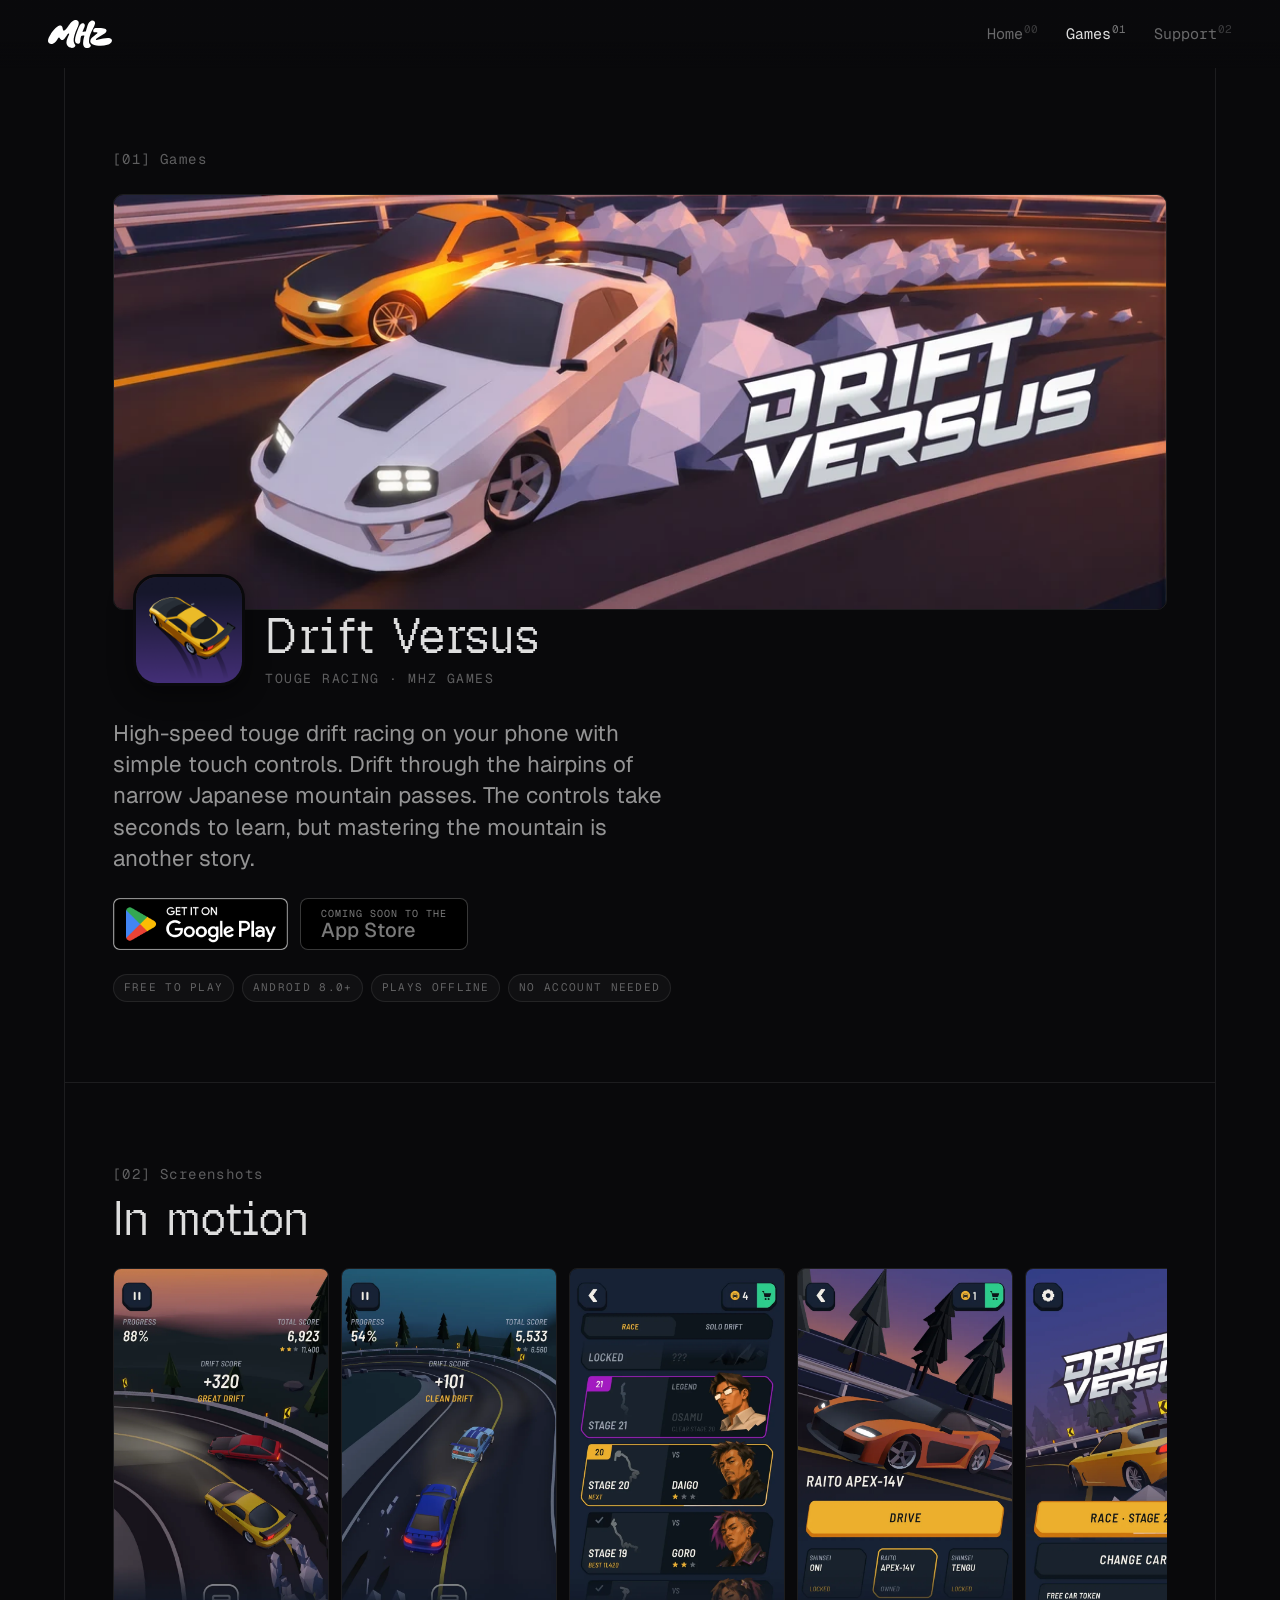
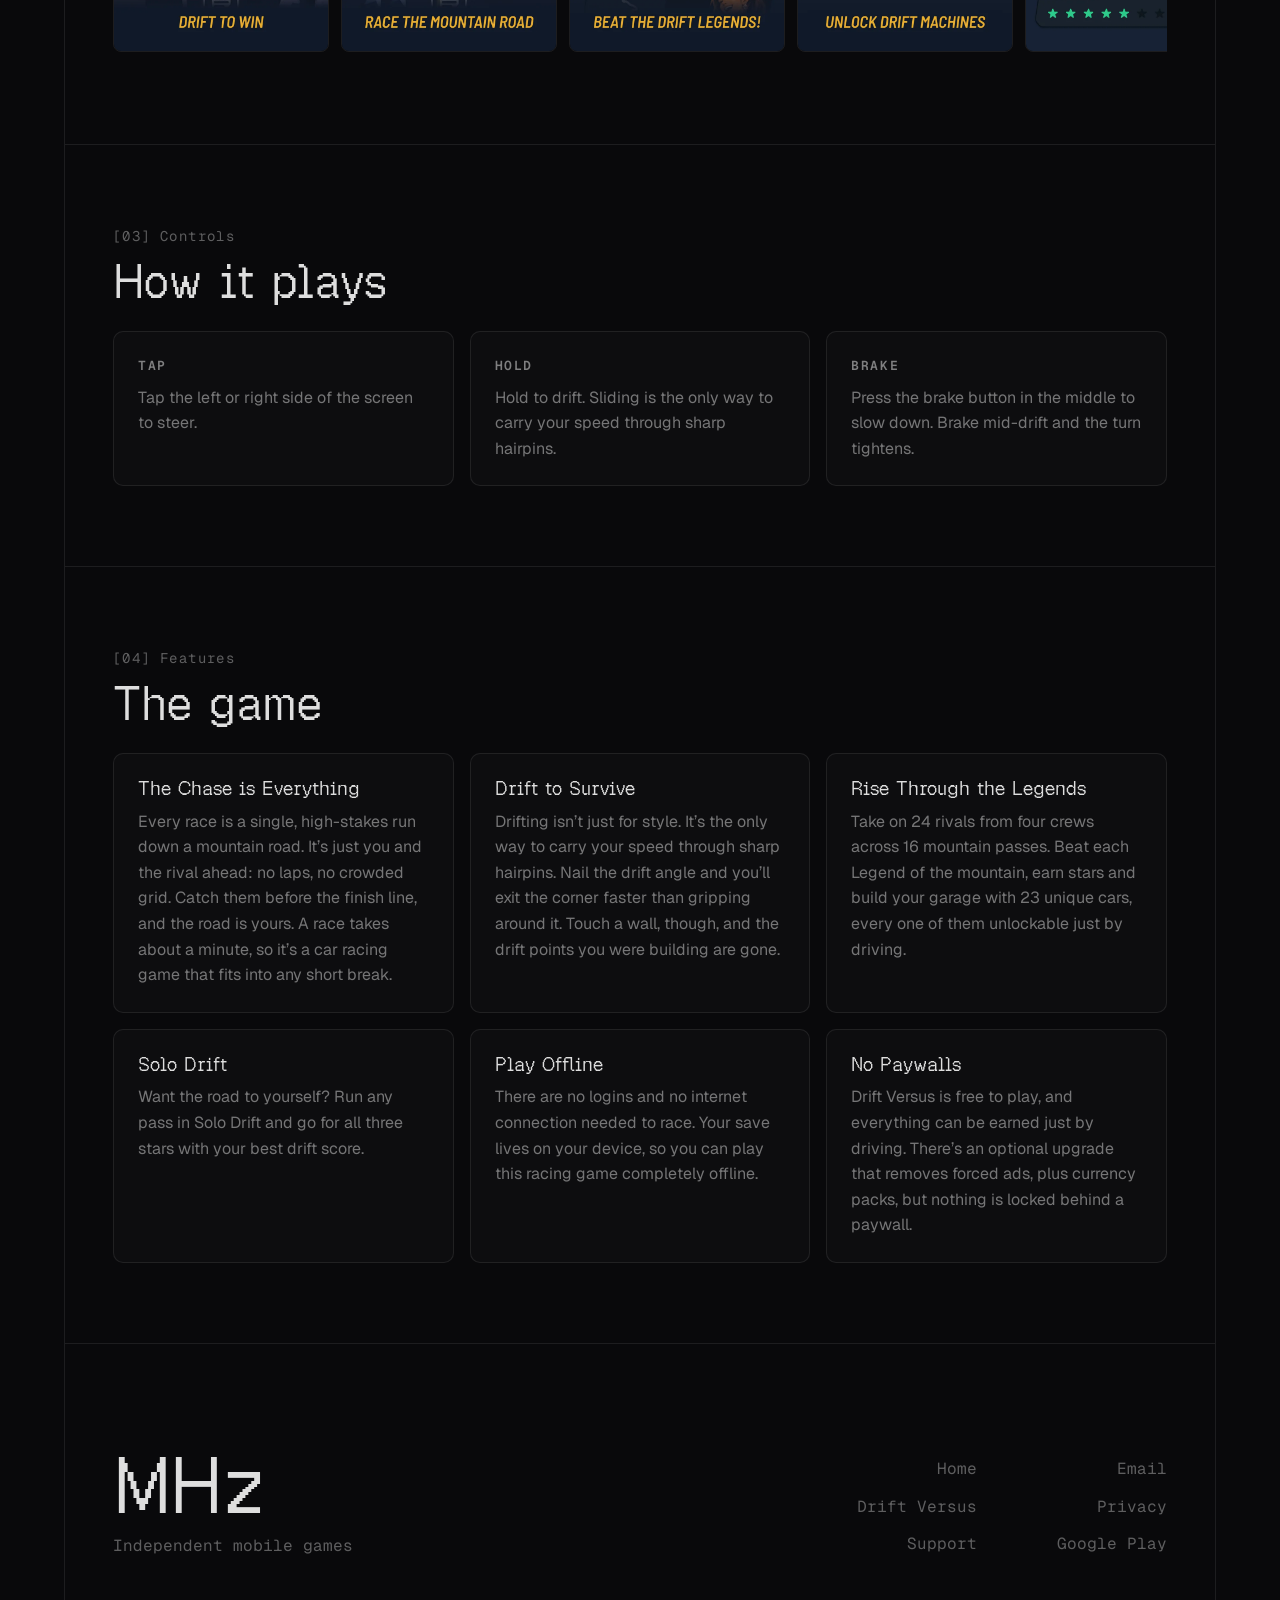
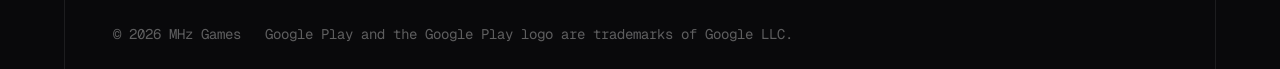
==== commit e4d548bb: "The Drift Versus banner is the Play Store feature graphic Co-Authored-By: Claude Opus 5.5 (1M contex" ====
--- a/driftversus/index.html
+++ b/driftversus/index.html
@@ -16,8 +16,8 @@
 <meta property="og:description" content="High-speed touge drift racing on your phone with simple touch controls. Tap to steer, hold to drift, and catch the rival ahead.">
 <meta property="og:url" content="https://mhzgames.com/driftversus/">
 <meta property="og:image" content="https://mhzgames.com/driftversus/img/banner.jpg">
-<meta property="og:image:width" content="1200">
-<meta property="og:image:height" content="583">
+<meta property="og:image:width" content="1024">
+<meta property="og:image:height" content="500">
 <meta name="twitter:card" content="summary_large_image">
 
 <script type="application/ld+json">
@@ -62,7 +62,7 @@
     <header class="section inset hero">
       <p class="eyebrow">[01] Games</p>
 
-      <img class="banner" src="img/banner.webp" width="1600" height="778"
+      <img class="banner" src="img/banner.webp" width="1024" height="500"
            alt="Two cars drifting side by side through a mountain corner, with the Drift Versus logo">
 
       <div class="title-row">
@@ -196,7 +196,7 @@
    and swallowing the fold. */
 .banner {
     width: 100%;
-    aspect-ratio: 2000 / 972;
+    aspect-ratio: 1024 / 500;
     max-height: 26rem;
     object-fit: cover;
     border: 1px solid var(--border);
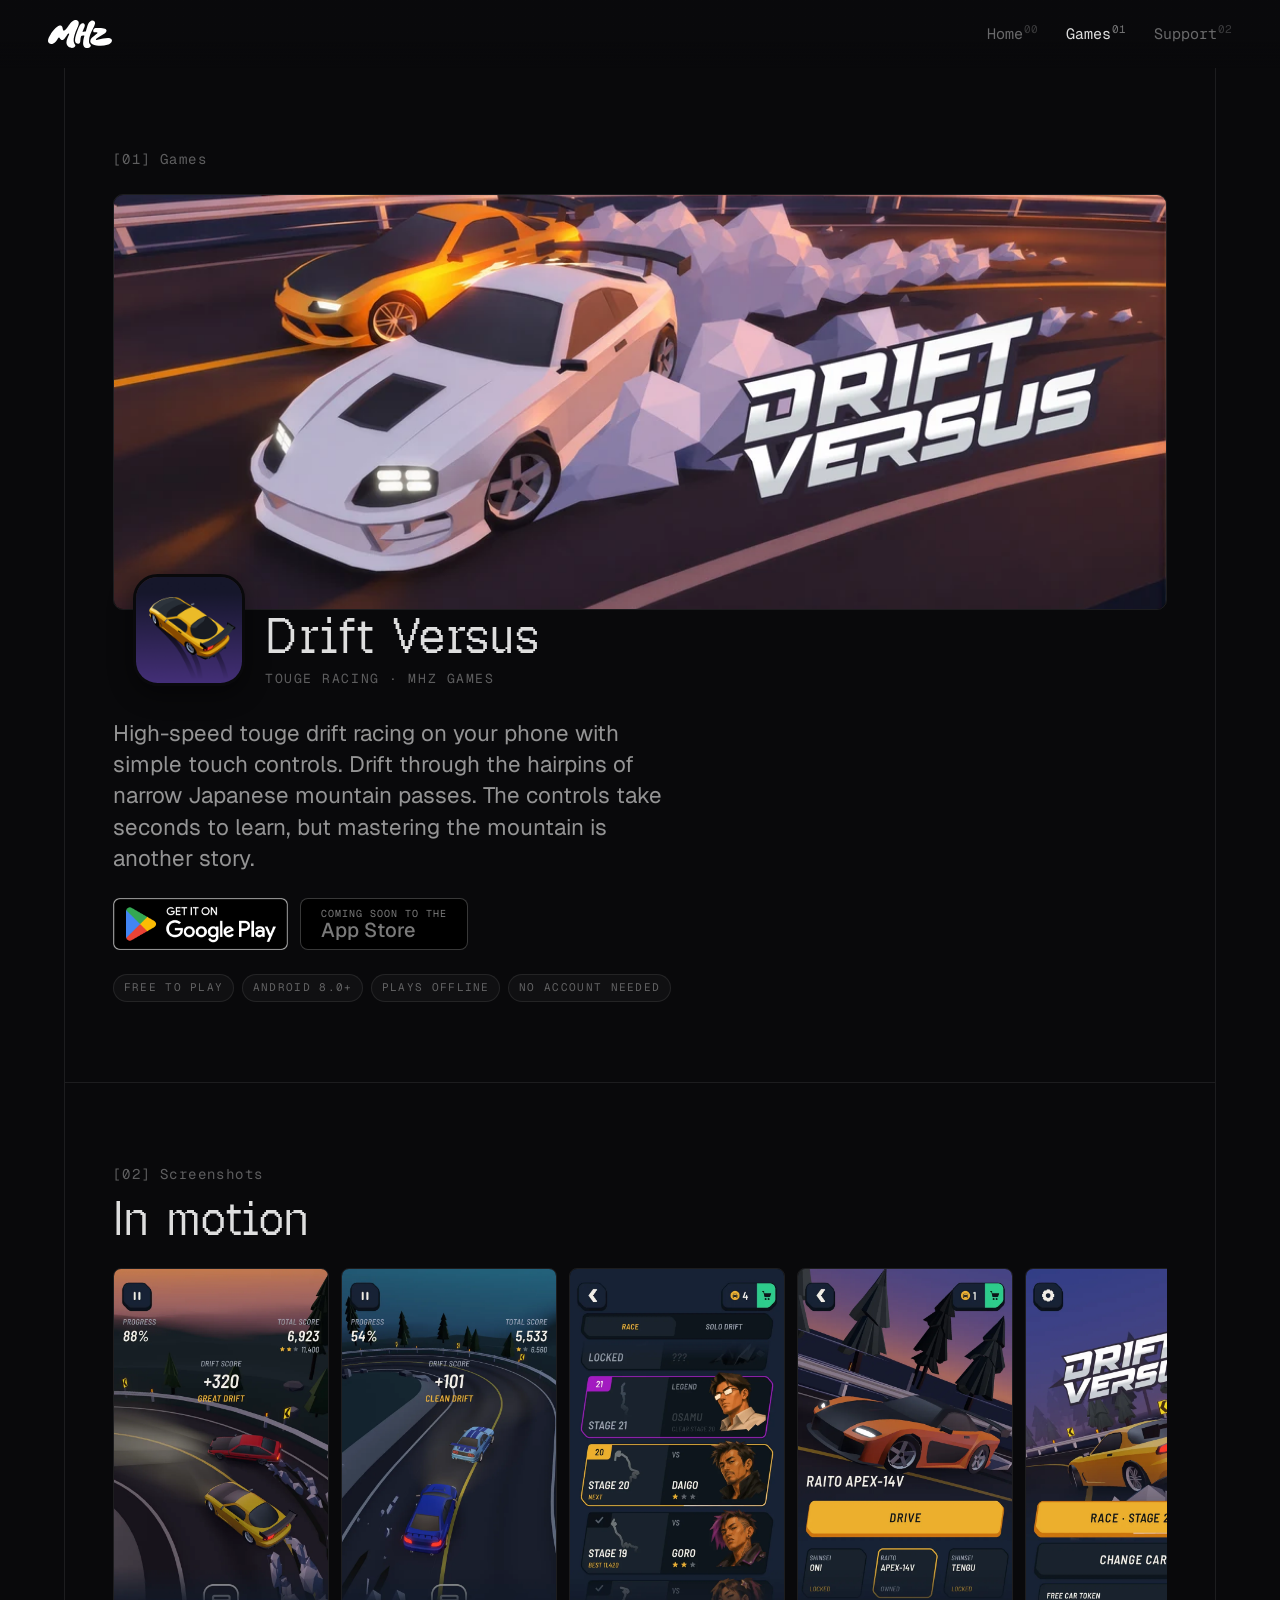
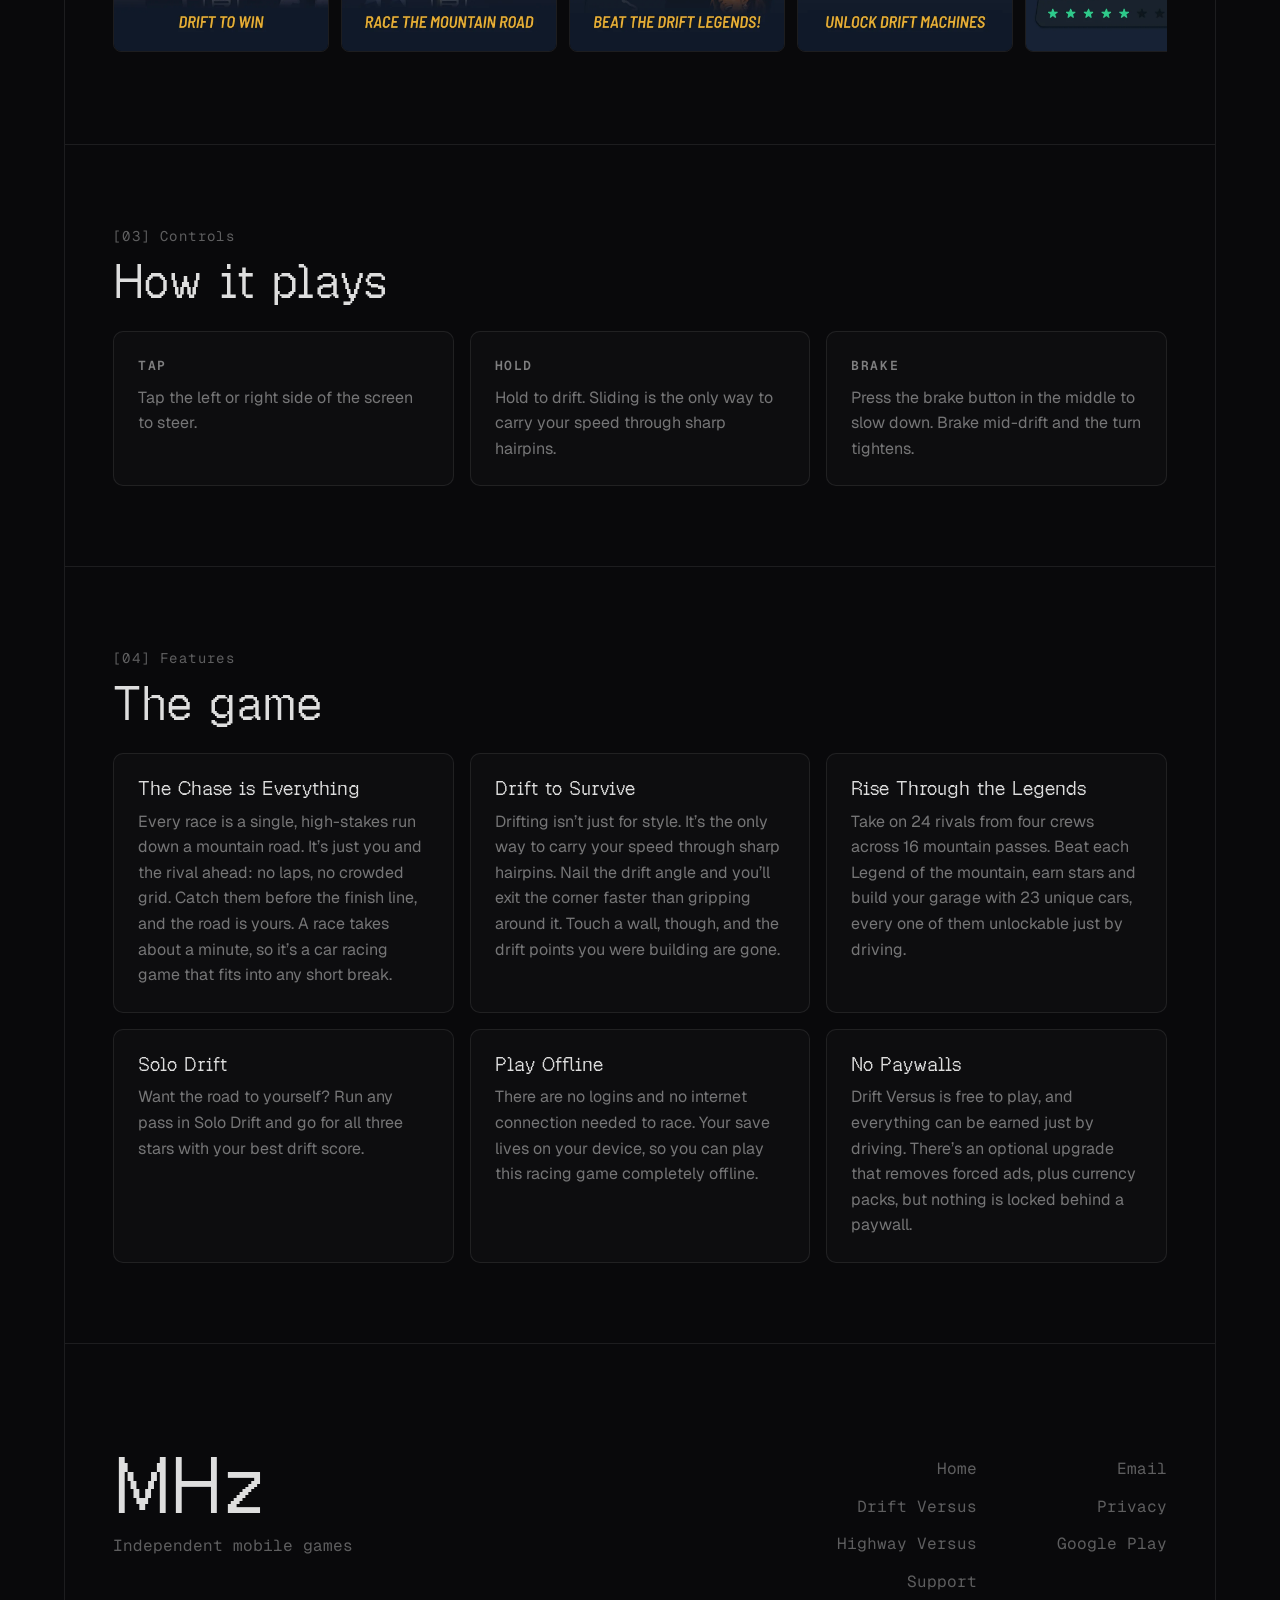
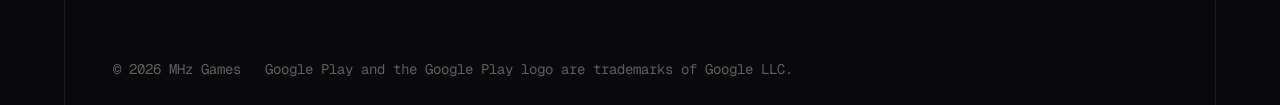
==== commit 262be65f: "Highway Versus is out: its own page, and the front door lists it under Out now The page follows the " ====
--- a/driftversus/index.html
+++ b/driftversus/index.html
@@ -50,7 +50,7 @@
     <a class="nav-mark" href="/"><img src="/mhz-logo.svg" width="1538" height="673" alt="MHz Games"></a>
     <ul class="nav-links">
       <li><a class="nav-link" href="/">Home<sup>00</sup></a></li>
-      <li><a class="nav-link" href="/driftversus/" aria-current="page">Games<sup>01</sup></a></li>
+      <li><a class="nav-link" href="/#games" aria-current="page">Games<sup>01</sup></a></li>
       <li><a class="nav-link" href="/support/">Support<sup>02</sup></a></li>
     </ul>
   </div>
@@ -172,6 +172,7 @@
           <div class="footer-col">
             <a class="footer-link" href="/">Home</a>
             <a class="footer-link" href="/driftversus/">Drift Versus</a>
+            <a class="footer-link" href="/highwayversus/">Highway Versus</a>
             <a class="footer-link" href="/support/">Support</a>
           </div>
           <div class="footer-col">
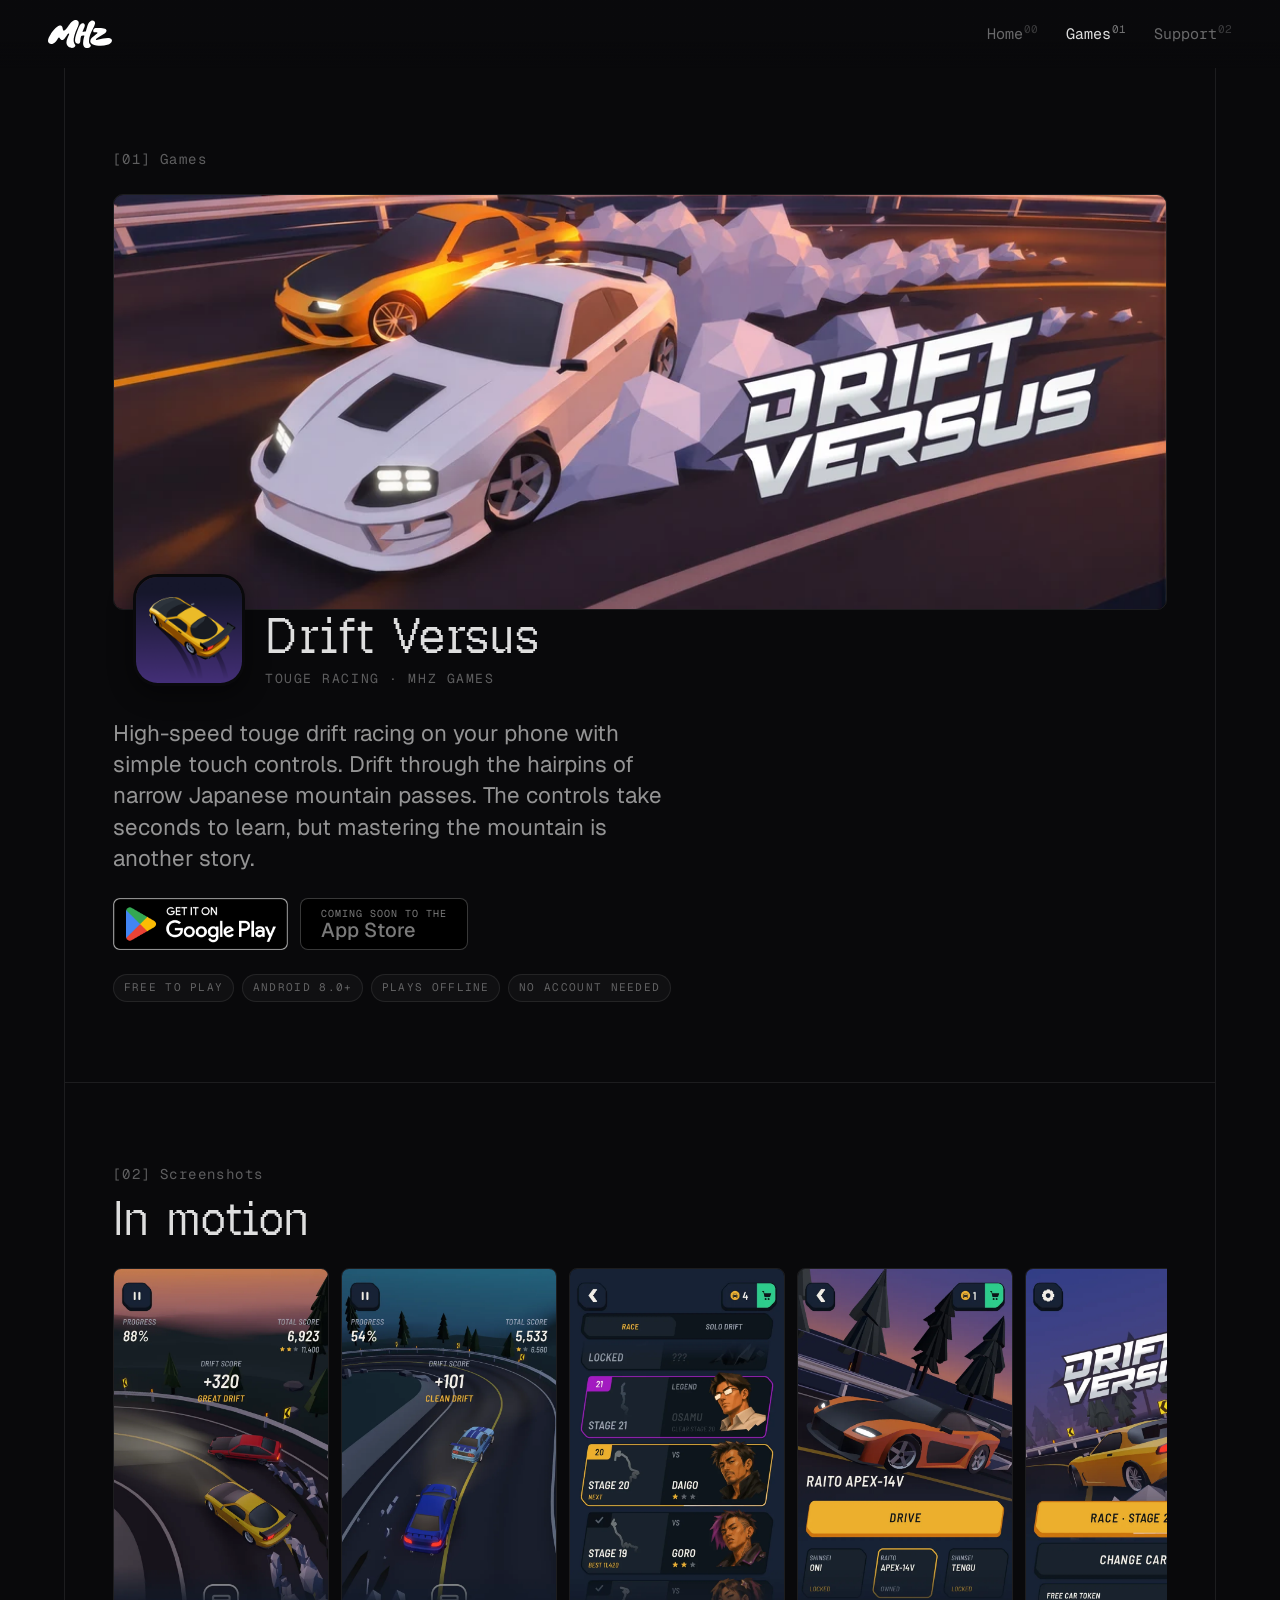
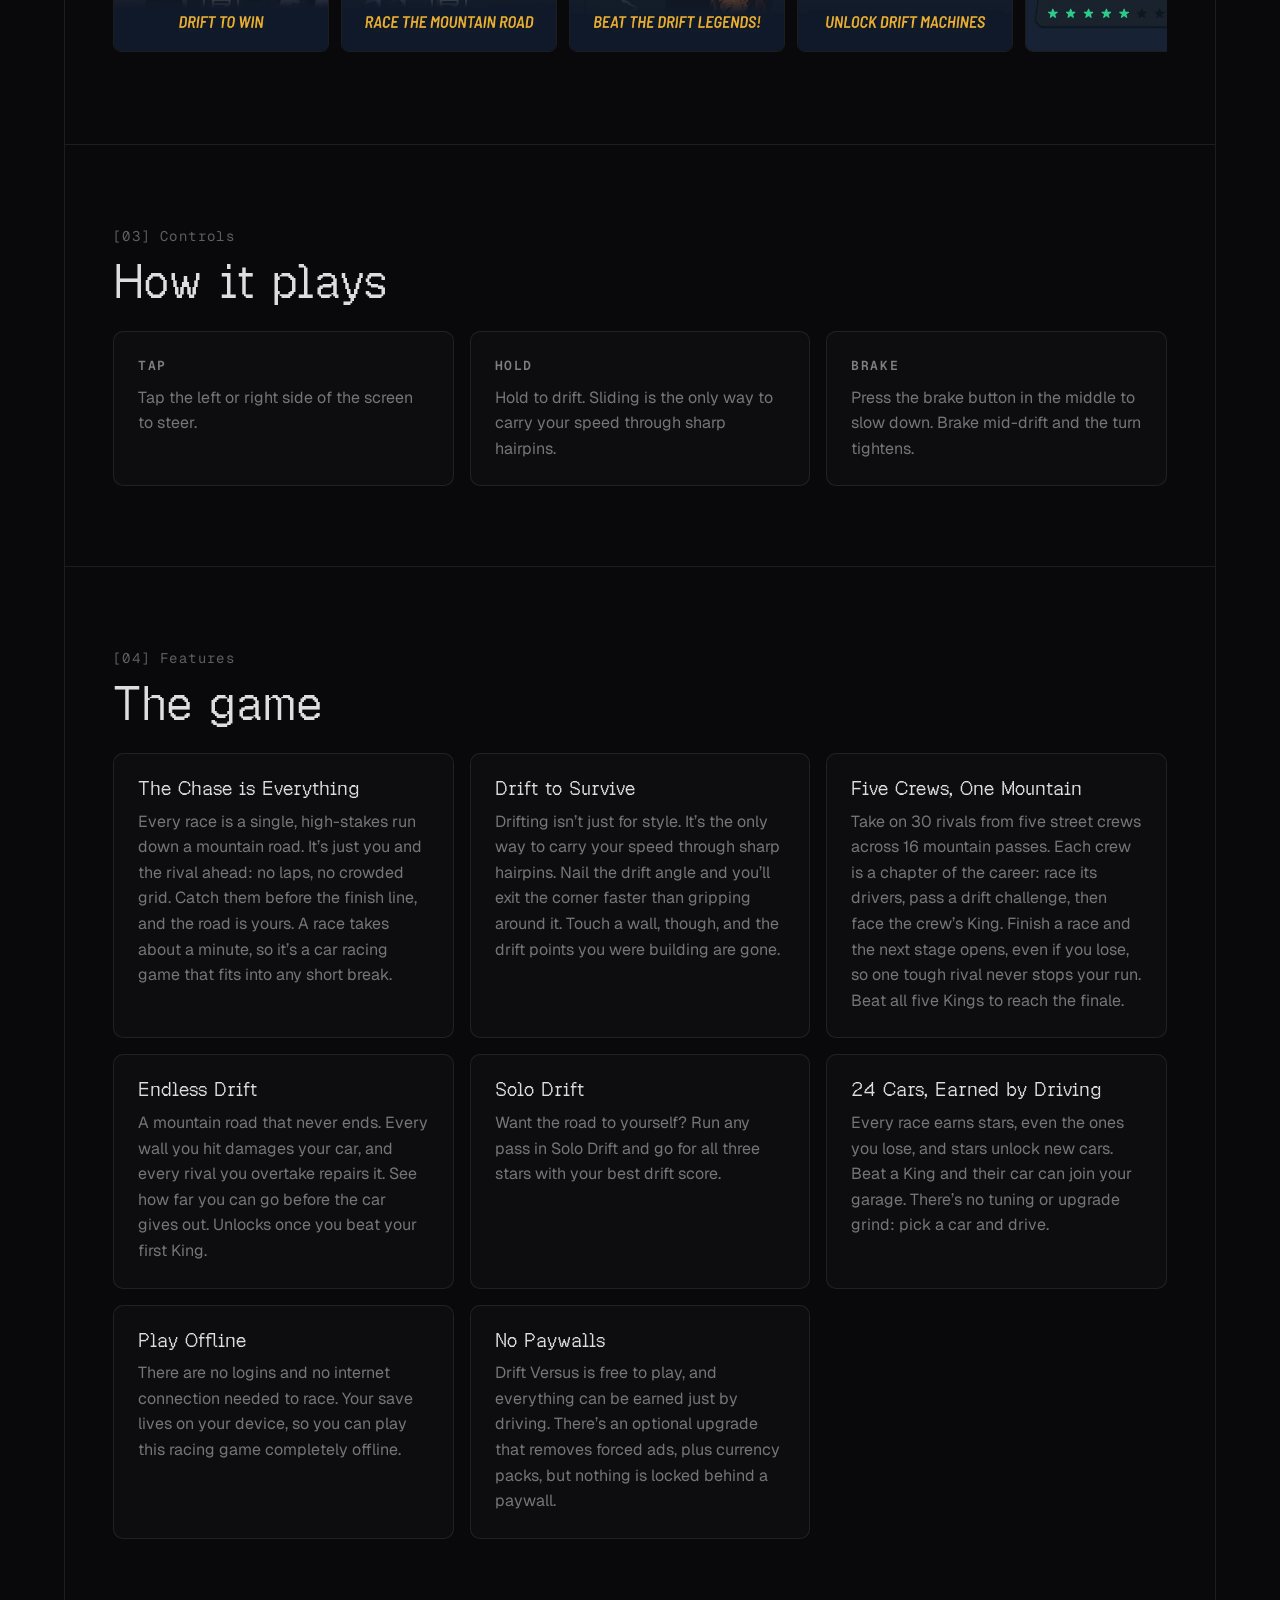
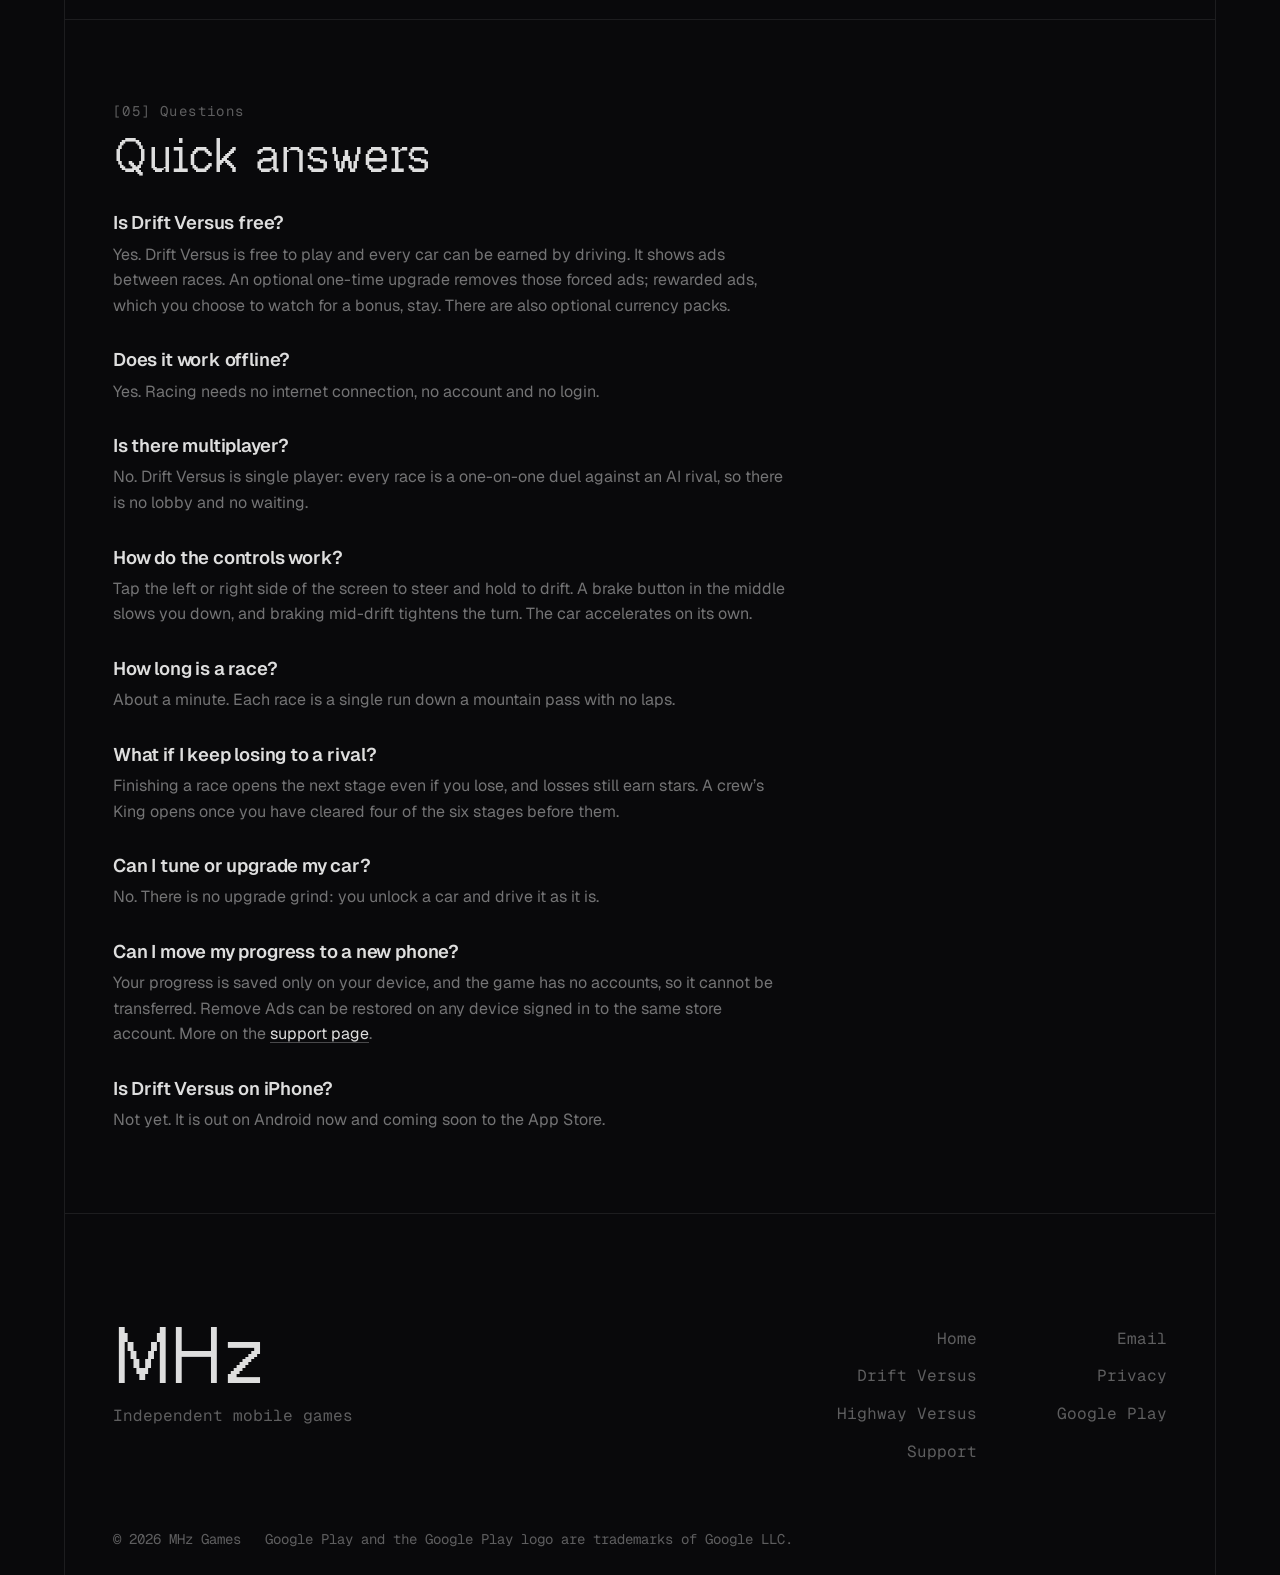
==== commit 537d703a: "Drift Versus page: five crews, Endless Drift, 24 cars, and a Quick answers section The career copy n" ====
--- a/driftversus/index.html
+++ b/driftversus/index.html
@@ -5,7 +5,7 @@
 <meta name="viewport" content="width=device-width, initial-scale=1, viewport-fit=cover">
 <meta name="theme-color" content="#13151B">
 <title>Drift Versus: Touge Racing — MHz Games</title>
-<meta name="description" content="Touge drift racing game for Android. Chase a rival down narrow Japanese mountain passes, drift through hairpins and beat the Legends. Simple touch controls, plays offline, free.">
+<meta name="description" content="Touge drift racing game for Android. Chase a rival down narrow Japanese mountain passes, drift through hairpins and beat five street crews, or run Endless Drift. Simple touch controls, plays offline, free.">
 <link rel="canonical" href="https://mhzgames.com/driftversus/">
 <link rel="icon" type="image/png" href="img/icon-64.png">
 <link rel="apple-touch-icon" href="img/icon-180.png">
@@ -28,12 +28,48 @@
   "url": "https://mhzgames.com/driftversus/",
   "image": "https://mhzgames.com/driftversus/img/icon-512.png",
   "description": "High-speed touge drift racing on your phone with simple touch controls. Chase a rival down a narrow Japanese mountain pass and catch them before the finish.",
-  "genre": "Racing",
+  "genre": ["Racing", "Drift racing", "Arcade"],
   "gamePlatform": "Android",
   "operatingSystem": "Android 8.0+",
   "applicationCategory": "GameApplication",
+  "applicationSubCategory": "Racing",
+  "playMode": "SinglePlayer",
+  "numberOfPlayers": { "@type": "QuantitativeValue", "value": 1 },
+  "contentRating": "Everyone",
+  "inLanguage": "en",
+  "installUrl": "https://play.google.com/store/apps/details?id=id.mhz.driftversus",
+  "sameAs": ["https://play.google.com/store/apps/details?id=id.mhz.driftversus"],
   "author": { "@type": "Organization", "name": "MHz Games", "url": "https://mhzgames.com/" },
   "offers": { "@type": "Offer", "price": "0", "priceCurrency": "USD" }
+}
+</script>
+
+<!-- Mirrors the visible Questions section word for word: search and the
+     store's AI answers quote this, so the two must never disagree. -->
+<script type="application/ld+json">
+{
+  "@context": "https://schema.org",
+  "@type": "FAQPage",
+  "mainEntity": [
+    { "@type": "Question", "name": "Is Drift Versus free?",
+      "acceptedAnswer": { "@type": "Answer", "text": "Yes. Drift Versus is free to play and every car can be earned by driving. It shows ads between races. An optional one-time upgrade removes those forced ads; rewarded ads, which you choose to watch for a bonus, stay. There are also optional currency packs." } },
+    { "@type": "Question", "name": "Does it work offline?",
+      "acceptedAnswer": { "@type": "Answer", "text": "Yes. Racing needs no internet connection, no account and no login." } },
+    { "@type": "Question", "name": "Is there multiplayer?",
+      "acceptedAnswer": { "@type": "Answer", "text": "No. Drift Versus is single player: every race is a one-on-one duel against an AI rival, so there is no lobby and no waiting." } },
+    { "@type": "Question", "name": "How do the controls work?",
+      "acceptedAnswer": { "@type": "Answer", "text": "Tap the left or right side of the screen to steer and hold to drift. A brake button in the middle slows you down, and braking mid-drift tightens the turn. The car accelerates on its own." } },
+    { "@type": "Question", "name": "How long is a race?",
+      "acceptedAnswer": { "@type": "Answer", "text": "About a minute. Each race is a single run down a mountain pass with no laps." } },
+    { "@type": "Question", "name": "What if I keep losing to a rival?",
+      "acceptedAnswer": { "@type": "Answer", "text": "Finishing a race opens the next stage even if you lose, and losses still earn stars. A crew's King opens once you have cleared four of the six stages before them." } },
+    { "@type": "Question", "name": "Can I tune or upgrade my car?",
+      "acceptedAnswer": { "@type": "Answer", "text": "No. There is no upgrade grind: you unlock a car and drive it as it is." } },
+    { "@type": "Question", "name": "Can I move my progress to a new phone?",
+      "acceptedAnswer": { "@type": "Answer", "text": "Your progress is saved only on your device, and the game has no accounts, so it cannot be transferred. Remove Ads can be restored on any device signed in to the same store account." } },
+    { "@type": "Question", "name": "Is Drift Versus on iPhone?",
+      "acceptedAnswer": { "@type": "Answer", "text": "Not yet. It is out on Android now and coming soon to the App Store." } }
+  ]
 }
 </script>
 
@@ -101,7 +137,7 @@
       <div class="shots" role="list">
         <img role="listitem" src="img/shot-race.webp" width="720" height="1280" loading="lazy" alt="Drifting a yellow car past a rival on a mountain corner, drift score +320">
         <img role="listitem" src="img/shot-mountain.webp" width="720" height="1280" loading="lazy" alt="Two cars chasing down a winding mountain road at night">
-        <img role="listitem" src="img/shot-legends.webp" width="720" height="1280" loading="lazy" alt="The career ladder with rival portraits and a Legend at stage 21">
+        <img role="listitem" src="img/shot-legends.webp" width="720" height="1280" loading="lazy" alt="The career ladder with rival portraits and a Legend">
         <img role="listitem" src="img/shot-garage.webp" width="720" height="1280" loading="lazy" alt="The garage showing the orange Raito Apex-14V">
         <img role="listitem" src="img/shot-home.webp" width="720" height="1280" loading="lazy" alt="The home screen with the Drift Versus logo and a yellow car">
       </div>
@@ -139,14 +175,22 @@
           <p>Drifting isn’t just for style. It’s the only way to carry your speed through sharp hairpins. Nail the drift angle and you’ll exit the corner faster than gripping around it. Touch a wall, though, and the drift points you were building are gone.</p>
         </section>
         <section class="card feature">
-          <h3>Rise Through the Legends</h3>
-          <p>Take on 24 rivals from four crews across 16 mountain passes. Beat each Legend of the mountain, earn stars and build your garage with 23 unique cars, every one of them unlockable just by driving.</p>
+          <h3>Five Crews, One Mountain</h3>
+          <p>Take on 30 rivals from five street crews across 16 mountain passes. Each crew is a chapter of the career: race its drivers, pass a drift challenge, then face the crew’s King. Finish a race and the next stage opens, even if you lose, so one tough rival never stops your run. Beat all five Kings to reach the finale.</p>
+        </section>
+        <section class="card feature">
+          <h3>Endless Drift</h3>
+          <p>A mountain road that never ends. Every wall you hit damages your car, and every rival you overtake repairs it. See how far you can go before the car gives out. Unlocks once you beat your first King.</p>
         </section>
         <section class="card feature">
           <h3>Solo Drift</h3>
           <p>Want the road to yourself? Run any pass in Solo Drift and go for all three stars with your best drift score.</p>
         </section>
         <section class="card feature">
+          <h3>24 Cars, Earned by Driving</h3>
+          <p>Every race earns stars, even the ones you lose, and stars unlock new cars. Beat a King and their car can join your garage. There’s no tuning or upgrade grind: pick a car and drive.</p>
+        </section>
+        <section class="card feature">
           <h3>Play Offline</h3>
           <p>There are no logins and no internet connection needed to race. Your save lives on your device, so you can play this racing game completely offline.</p>
         </section>
@@ -154,6 +198,32 @@
           <h3>No Paywalls</h3>
           <p>Drift Versus is free to play, and everything can be earned just by driving. There’s an optional upgrade that removes forced ads, plus currency packs, but nothing is locked behind a paywall.</p>
         </section>
+      </div>
+    </section>
+
+    <section class="section inset">
+      <p class="eyebrow">[05] Questions</p>
+      <h2>Quick answers</h2>
+      <!-- Keep in step with the FAQPage block in the head. -->
+      <div class="prose">
+        <h4>Is Drift Versus free?</h4>
+        <p>Yes. Drift Versus is free to play and every car can be earned by driving. It shows ads between races. An optional one-time upgrade removes those forced ads; rewarded ads, which you choose to watch for a bonus, stay. There are also optional currency packs.</p>
+        <h4>Does it work offline?</h4>
+        <p>Yes. Racing needs no internet connection, no account and no login.</p>
+        <h4>Is there multiplayer?</h4>
+        <p>No. Drift Versus is single player: every race is a one-on-one duel against an AI rival, so there is no lobby and no waiting.</p>
+        <h4>How do the controls work?</h4>
+        <p>Tap the left or right side of the screen to steer and hold to drift. A brake button in the middle slows you down, and braking mid-drift tightens the turn. The car accelerates on its own.</p>
+        <h4>How long is a race?</h4>
+        <p>About a minute. Each race is a single run down a mountain pass with no laps.</p>
+        <h4>What if I keep losing to a rival?</h4>
+        <p>Finishing a race opens the next stage even if you lose, and losses still earn stars. A crew’s King opens once you have cleared four of the six stages before them.</p>
+        <h4>Can I tune or upgrade my car?</h4>
+        <p>No. There is no upgrade grind: you unlock a car and drive it as it is.</p>
+        <h4>Can I move my progress to a new phone?</h4>
+        <p>Your progress is saved only on your device, and the game has no accounts, so it cannot be transferred. Remove Ads can be restored on any device signed in to the same store account. More on the <a href="/support/">support page</a>.</p>
+        <h4>Is Drift Versus on iPhone?</h4>
+        <p>Not yet. It is out on Android now and coming soon to the App Store.</p>
       </div>
     </section>
 
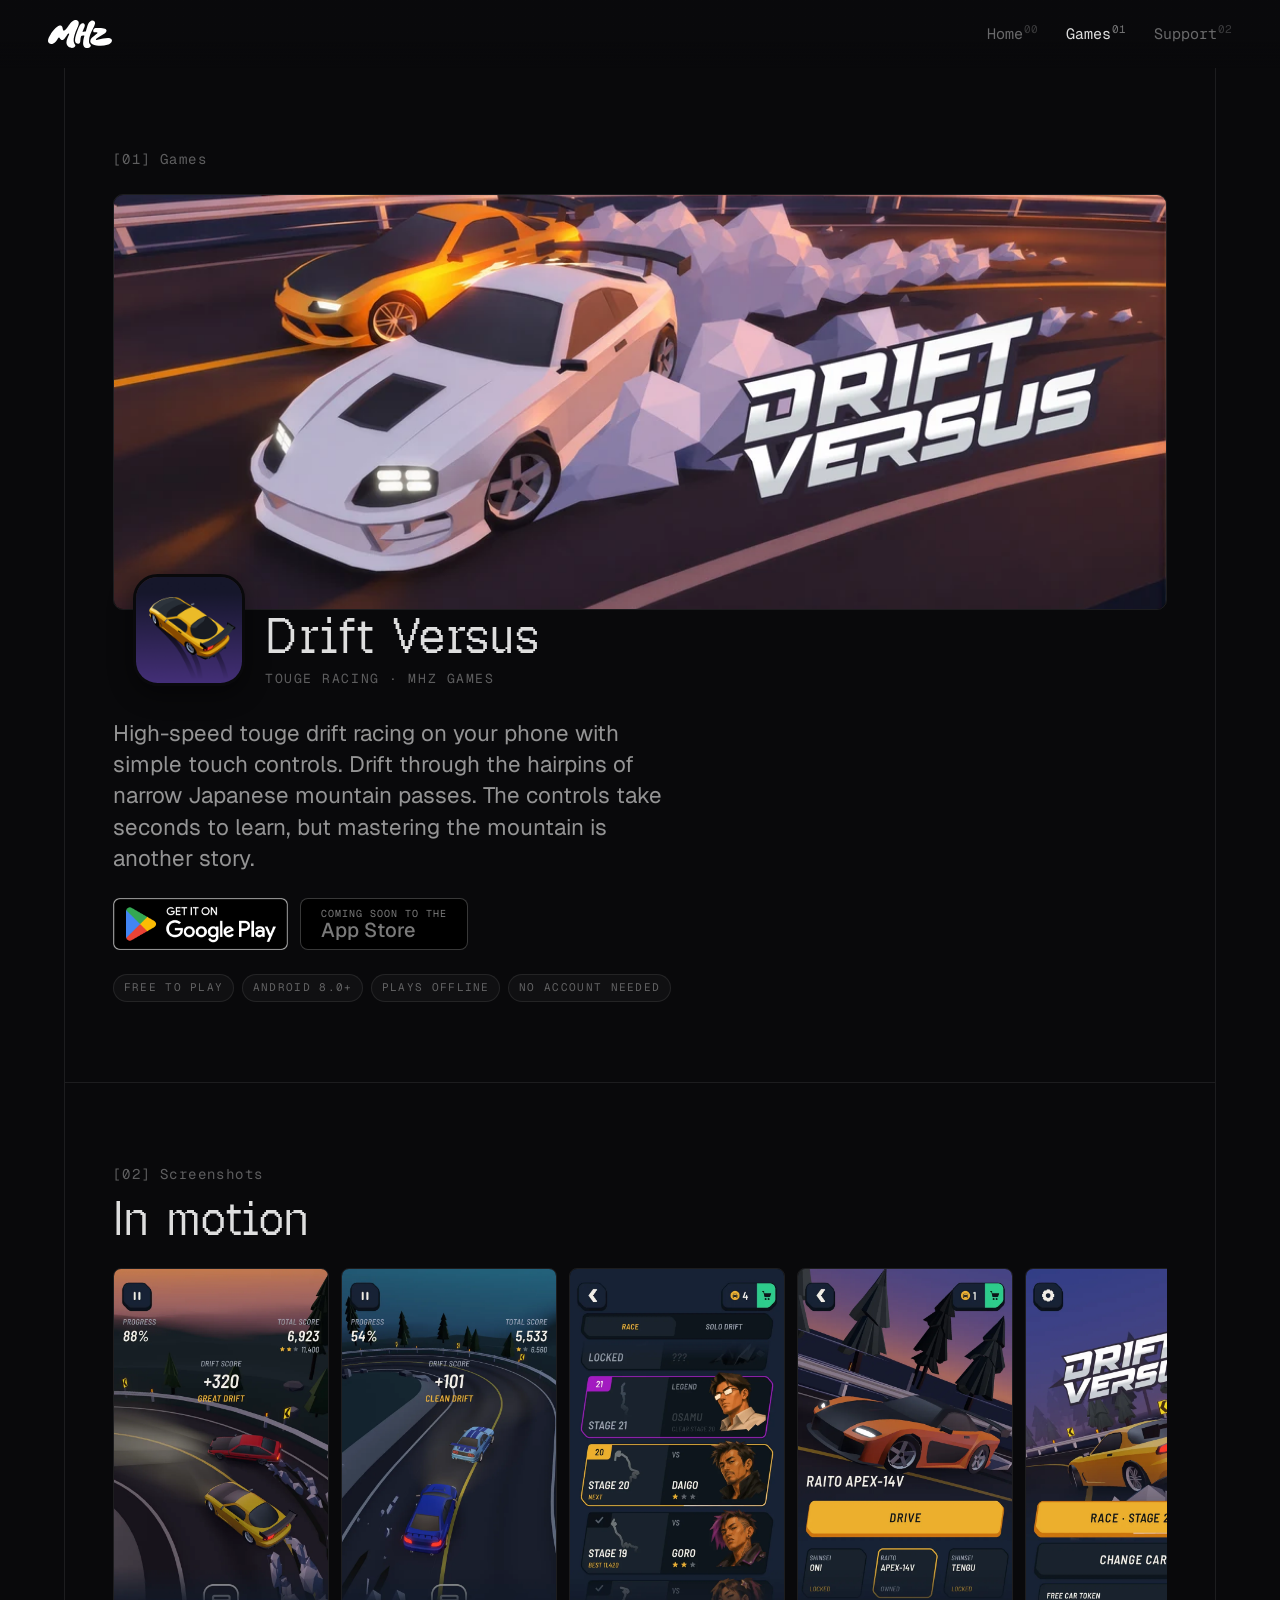
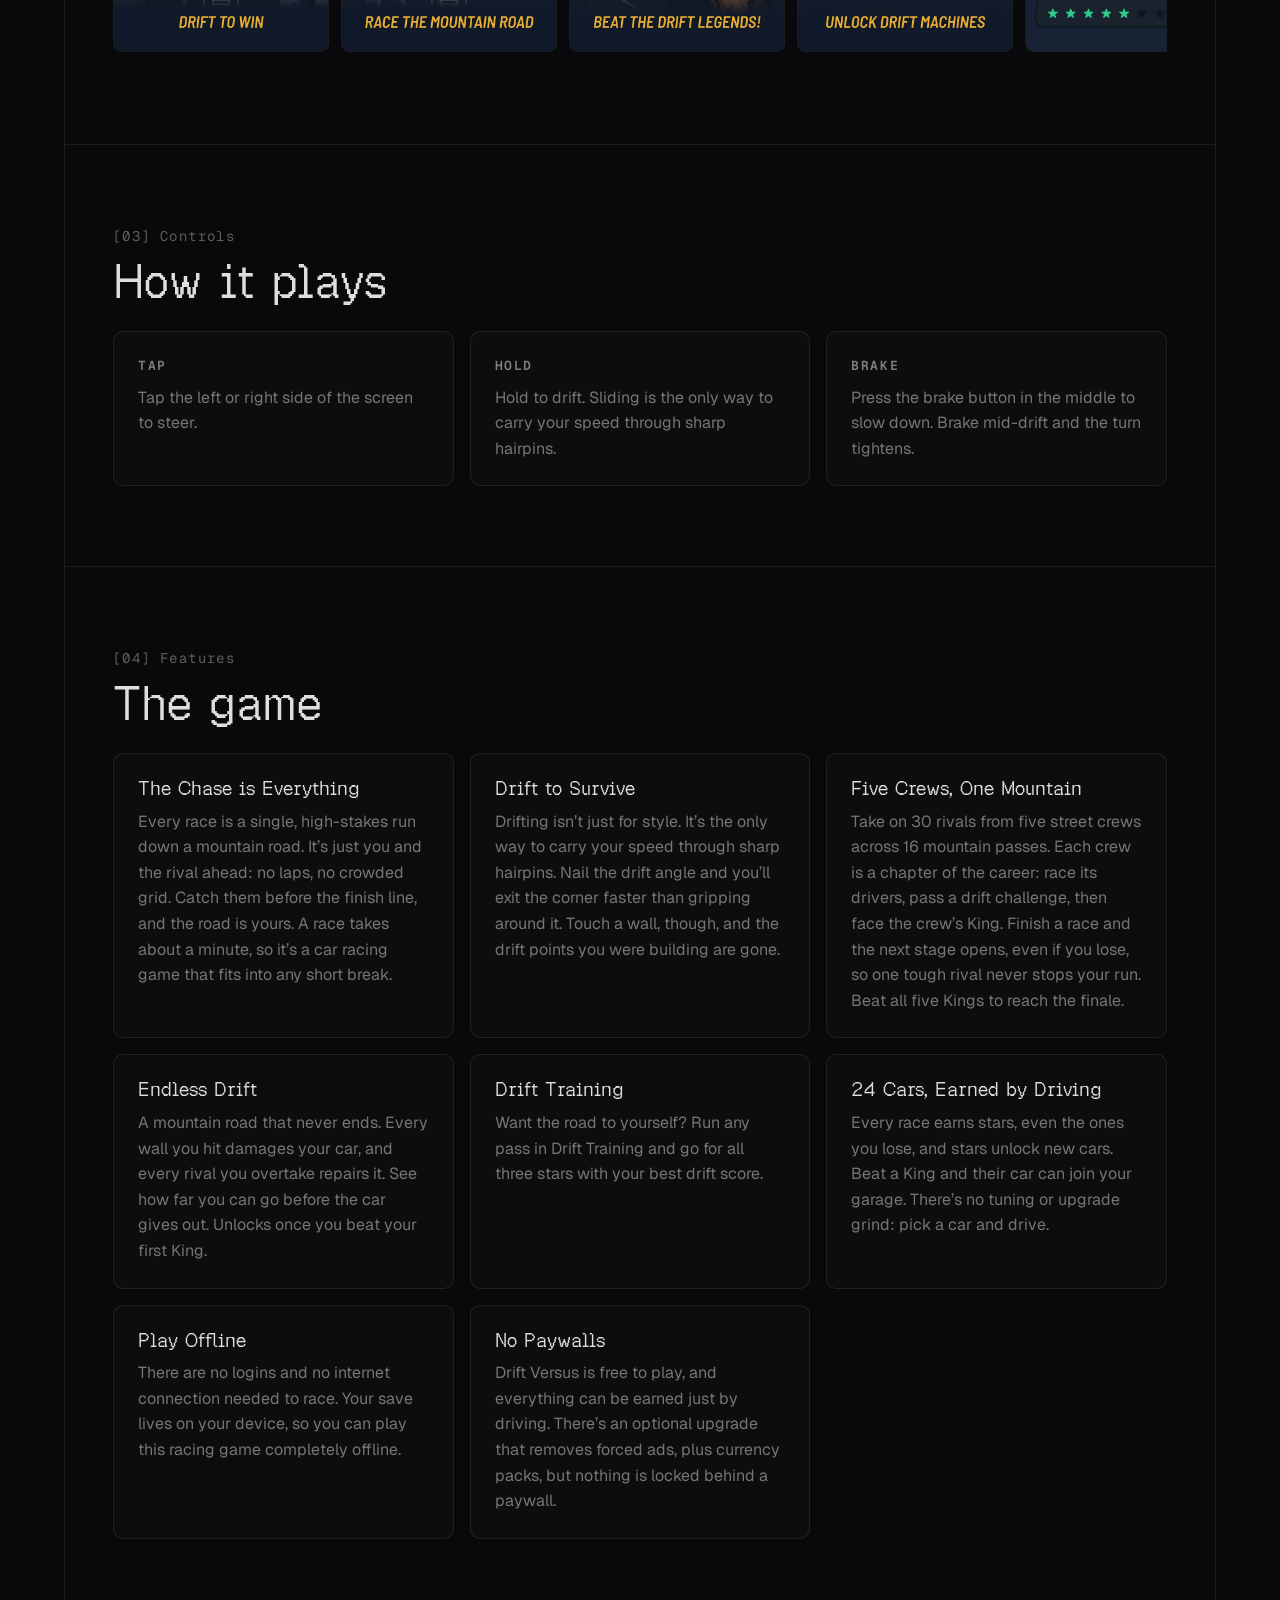
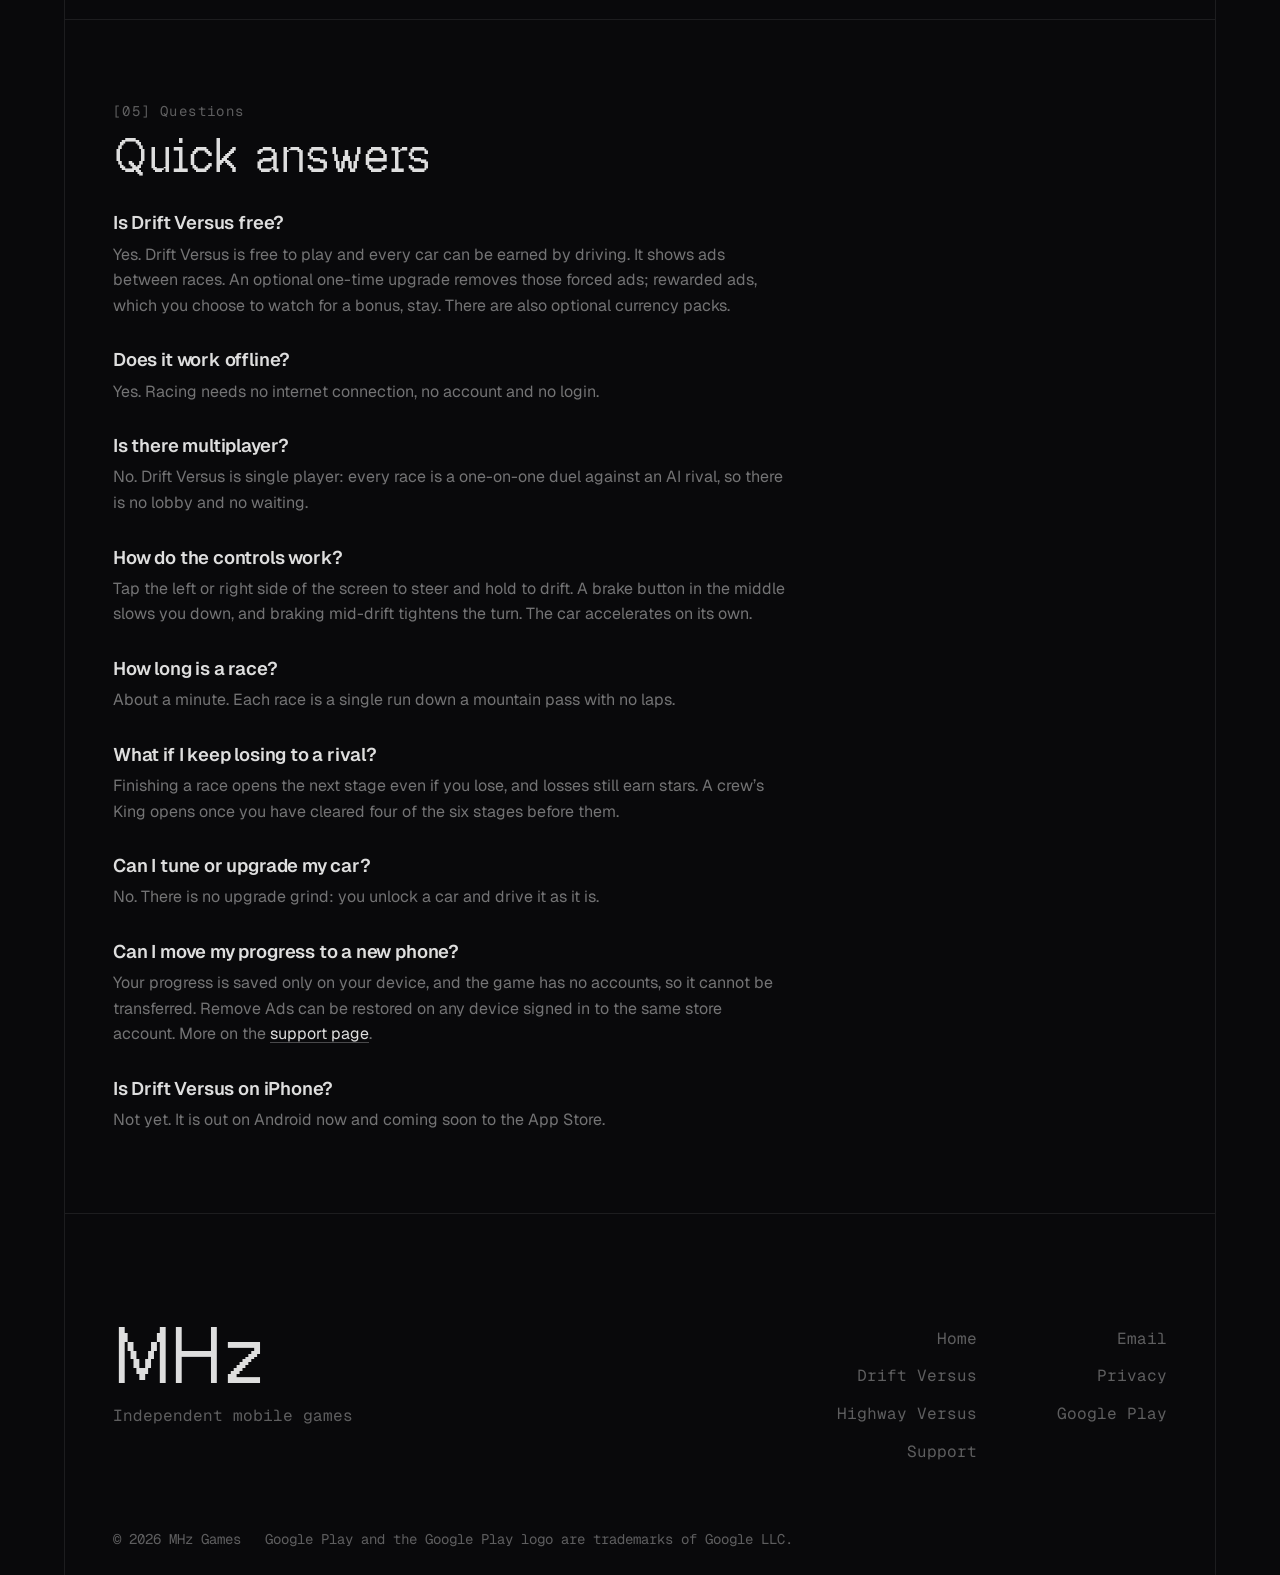
==== commit 6a03eff8: "Drift Versus page: Solo Drift is Drift Training in v25 Co-Authored-By: Claude Opus 5.5 <noreply@anth" ====
--- a/driftversus/index.html
+++ b/driftversus/index.html
@@ -183,8 +183,8 @@
           <p>A mountain road that never ends. Every wall you hit damages your car, and every rival you overtake repairs it. See how far you can go before the car gives out. Unlocks once you beat your first King.</p>
         </section>
         <section class="card feature">
-          <h3>Solo Drift</h3>
-          <p>Want the road to yourself? Run any pass in Solo Drift and go for all three stars with your best drift score.</p>
+          <h3>Drift Training</h3>
+          <p>Want the road to yourself? Run any pass in Drift Training and go for all three stars with your best drift score.</p>
         </section>
         <section class="card feature">
           <h3>24 Cars, Earned by Driving</h3>
